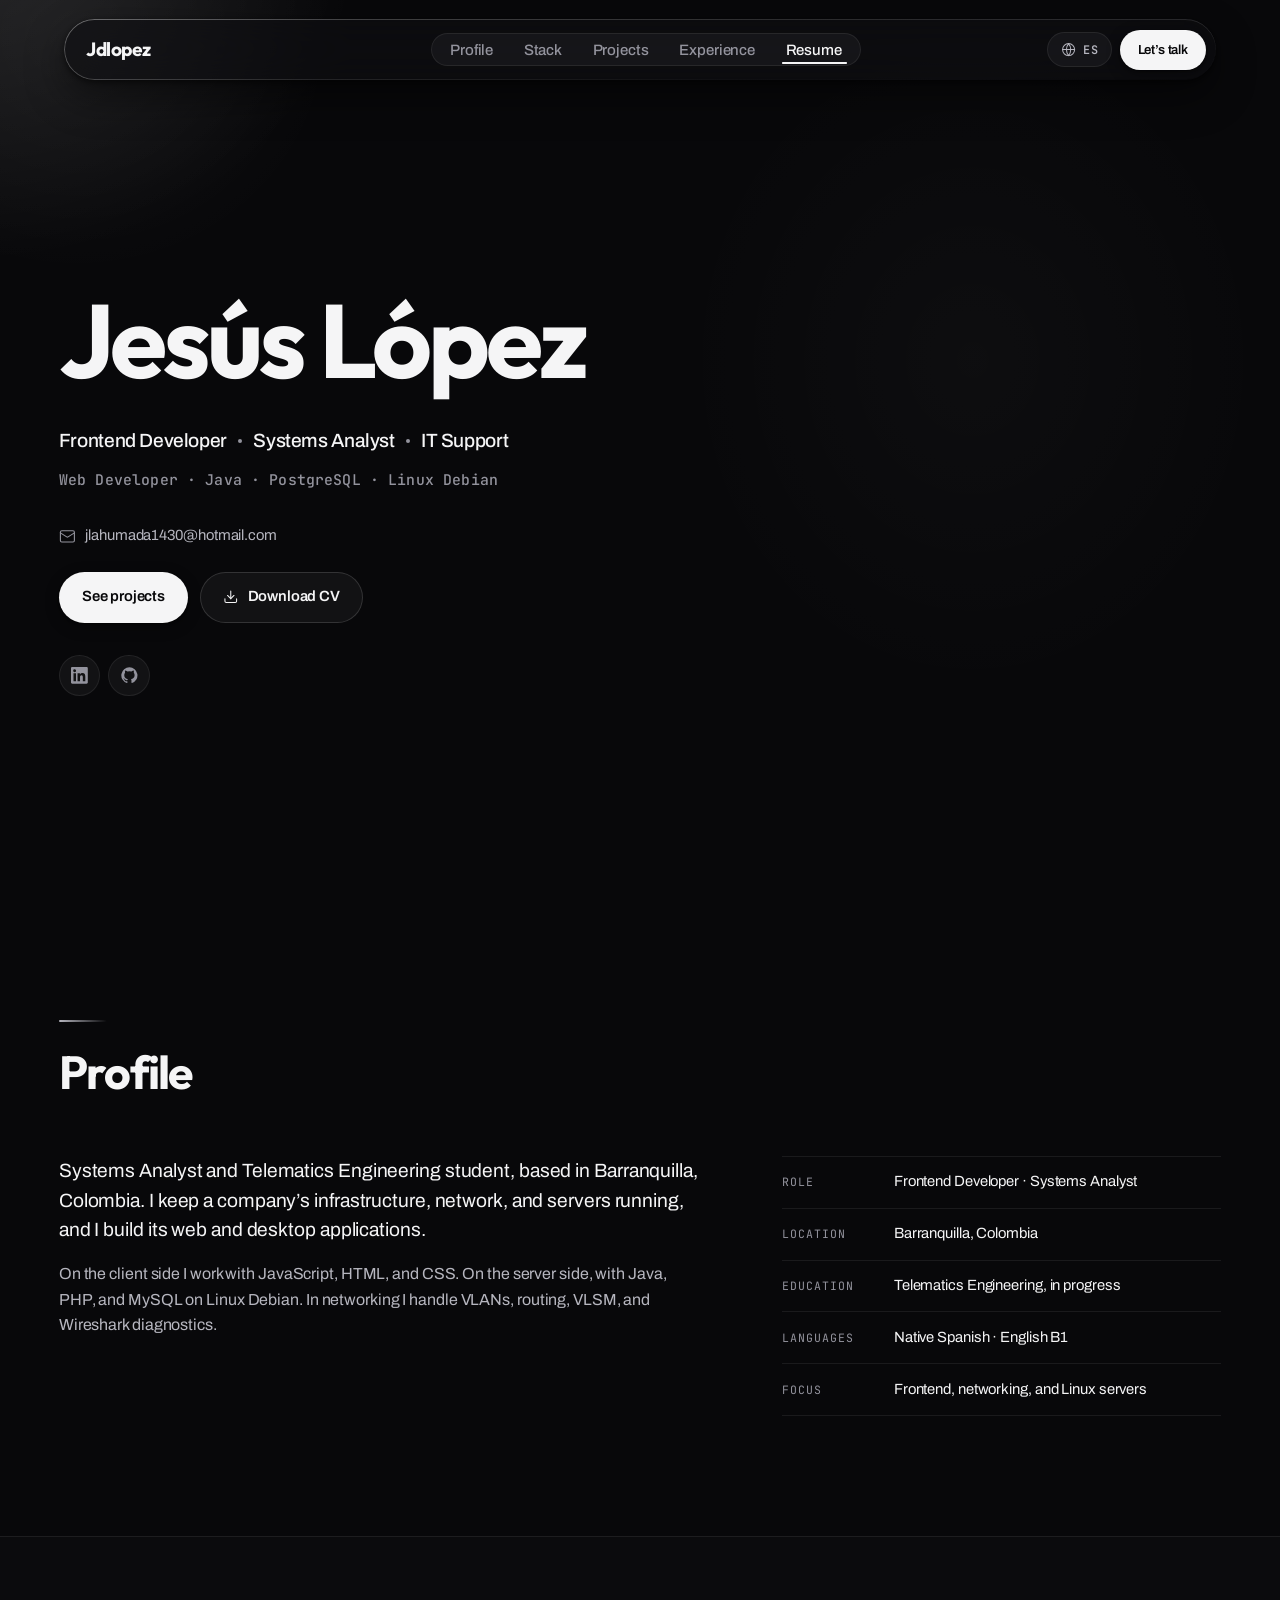
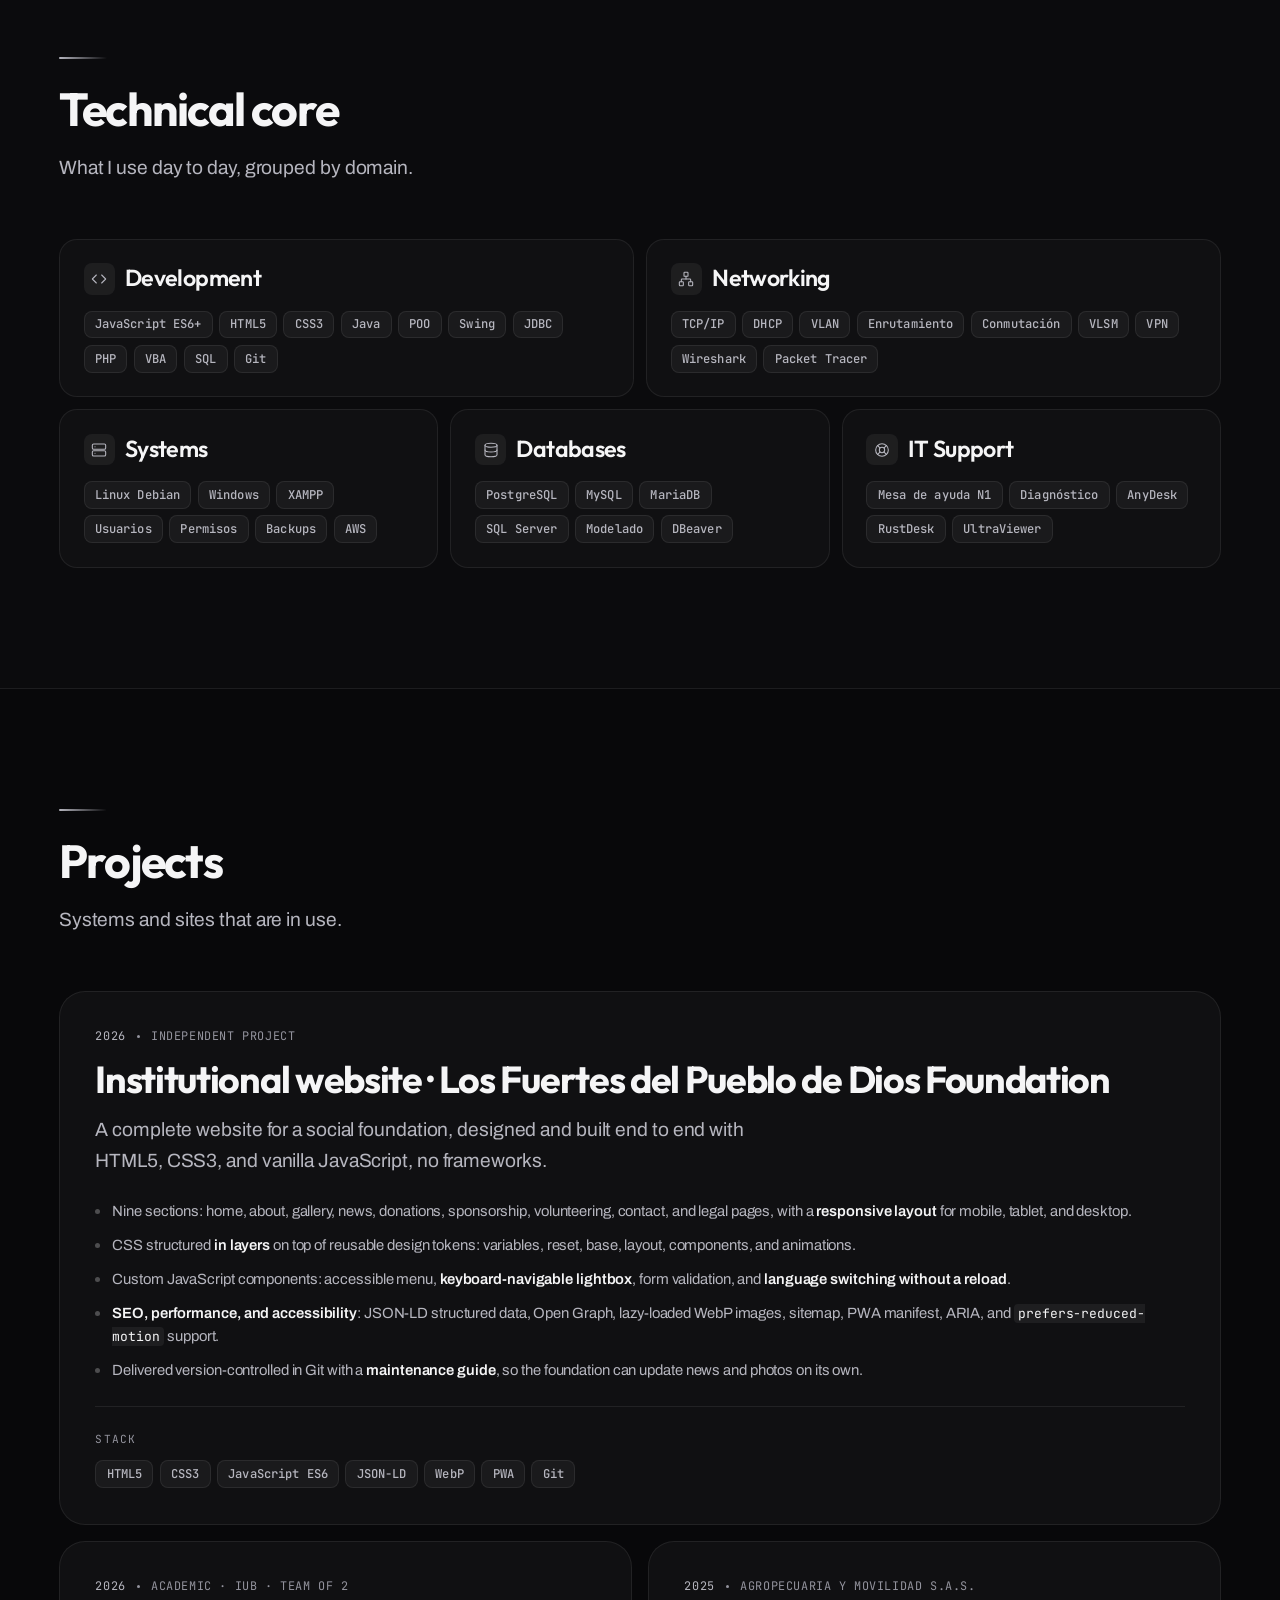
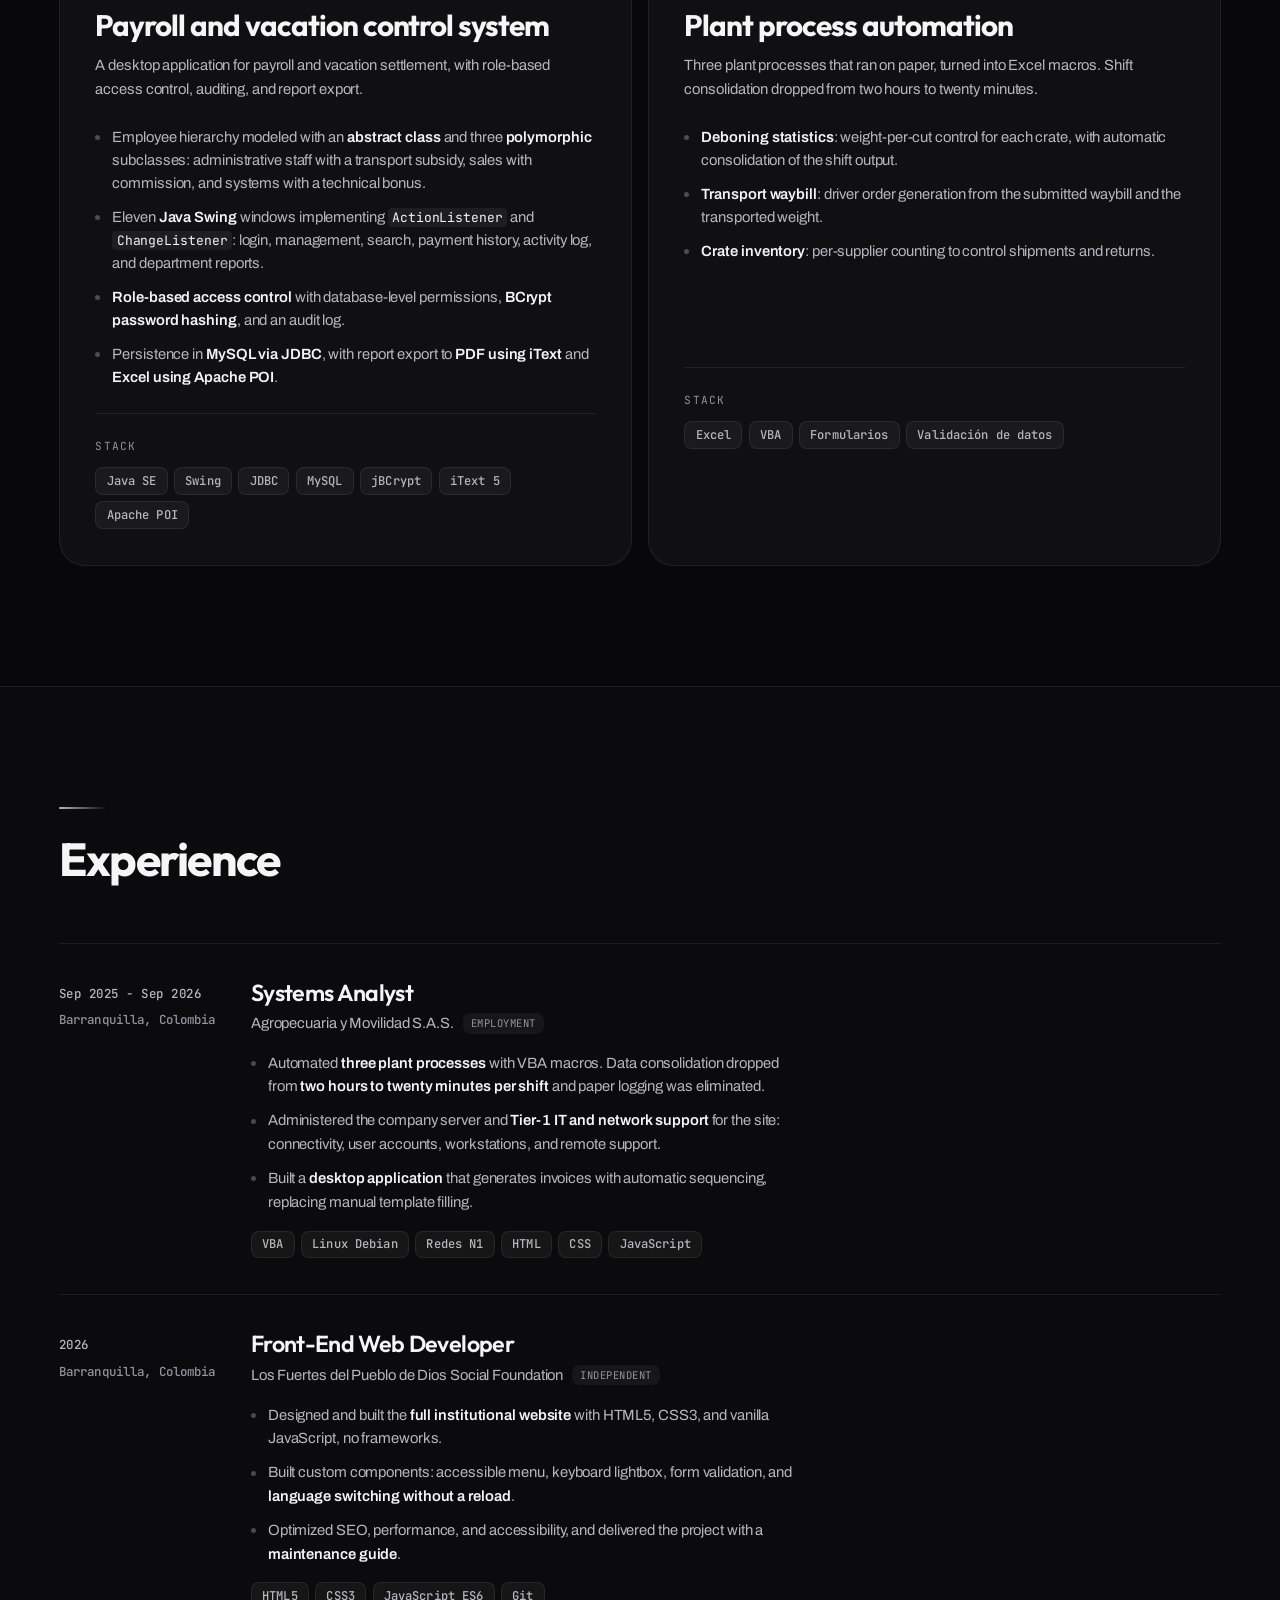
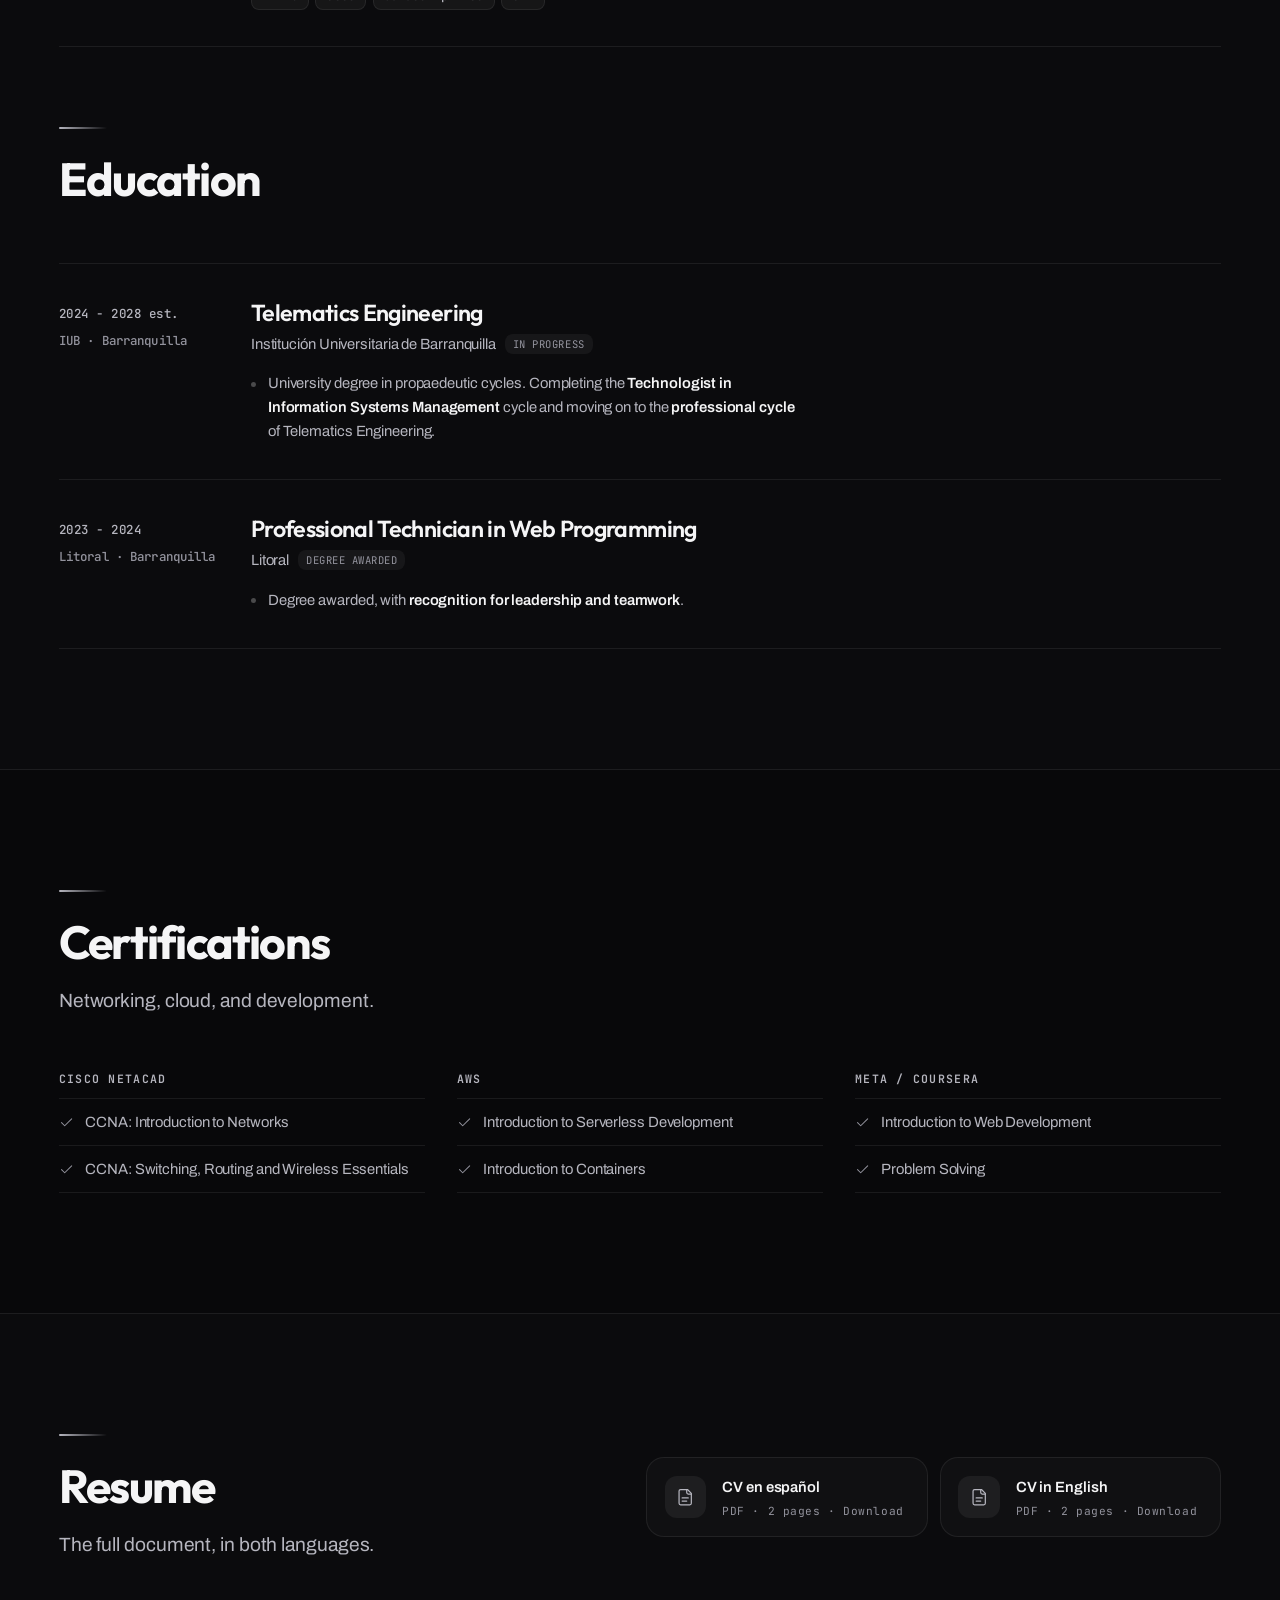
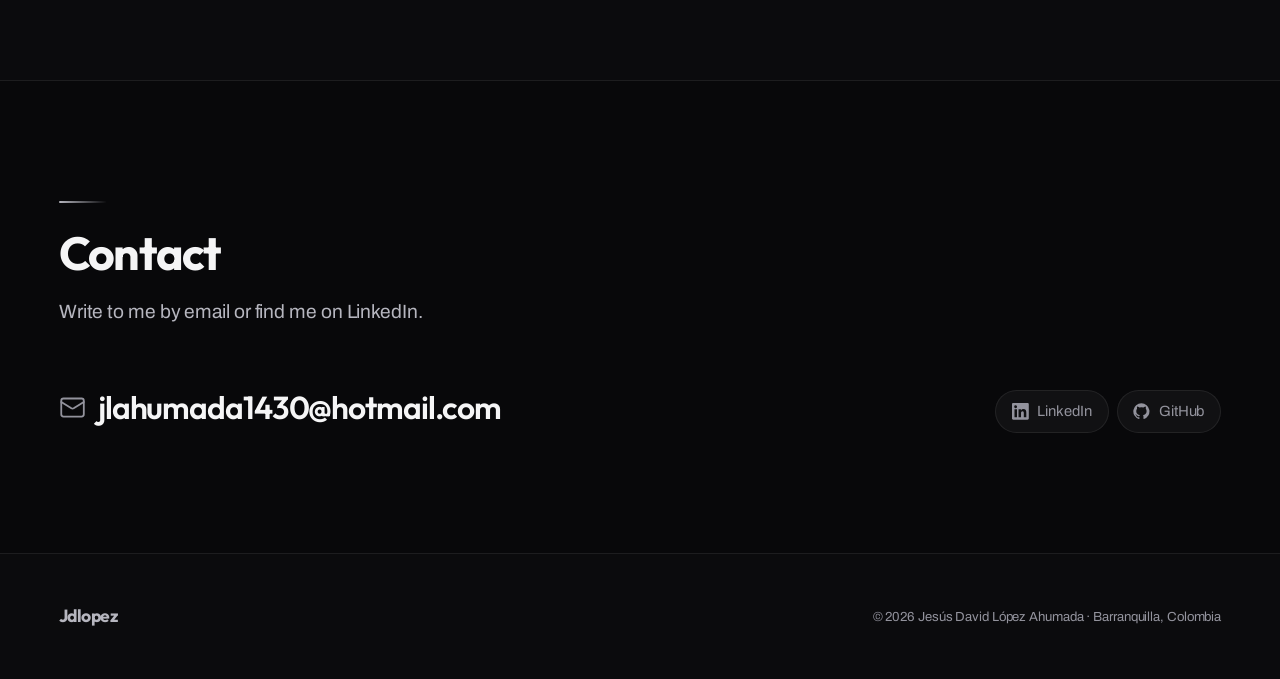
==== index.html @ 3b31f3f7 "Portafolio web" ====
<!doctype html>
<html lang="es" class="no-js">
<head>
<meta charset="utf-8">
<meta name="viewport" content="width=device-width, initial-scale=1">
<title>Jesús López · Frontend Developer y Analista de Sistemas</title>
<meta name="description" content="Portafolio de Jesús David López Ahumada. Frontend Developer y Analista de Sistemas en Barranquilla: JavaScript, Java, MySQL, redes y servidores Linux Debian.">
<meta name="author" content="Jesús David López Ahumada">
<meta name="theme-color" content="#08080a">

<meta property="og:type" content="profile">
<meta property="og:title" content="Jesús López · Frontend Developer y Analista de Sistemas">
<meta property="og:description" content="JavaScript, Java, MySQL, redes y servidores Linux Debian.">
<meta property="og:image" content="assets/img/jesus-lopez.png">
<meta name="twitter:card" content="summary_large_image">

<link rel="icon" href="assets/img/favicon.svg" type="image/svg+xml">

<link rel="preload" href="assets/fonts/outfit-var-latin.woff2" as="font" type="font/woff2" crossorigin>
<link rel="preload" href="assets/fonts/archivo-var-latin.woff2" as="font" type="font/woff2" crossorigin>

<link rel="stylesheet" href="assets/css/tokens.css">
<link rel="stylesheet" href="assets/css/base.css">
<link rel="stylesheet" href="assets/css/components.css">
<link rel="stylesheet" href="assets/css/sections.css">

<script type="application/ld+json">
{
  "@context": "https://schema.org",
  "@type": "Person",
  "name": "Jesús David López Ahumada",
  "jobTitle": "Frontend Developer y Analista de Sistemas",
  "address": { "@type": "PostalAddress", "addressLocality": "Barranquilla", "addressCountry": "CO" },
  "email": "jlahumada1430@hotmail.com",
  "knowsLanguage": ["es", "en"],
  "knowsAbout": ["JavaScript", "Java", "PostgreSQL", "MySQL", "Redes TCP/IP", "Linux Debian", "Soporte TI"],
  "alumniOf": { "@type": "CollegeOrUniversity", "name": "Institución Universitaria de Barranquilla" },
  "sameAs": [
    "https://www.linkedin.com/in/jdlopez30",
    "https://github.com/JLopezAhumada"
  ]
}
</script>
</head>

<body>
<a class="skip" href="#contenido" data-i18n="skip">Saltar al contenido</a>
<div id="top-sentinel" aria-hidden="true" style="position:absolute;top:0;height:1px;width:1px"></div>

<div class="page">

<header class="nav glass" id="nav">
  <nav class="nav__inner" aria-label="Principal">
    <a class="nav__mark" href="#inicio">Jdlopez</a>

    <div class="nav__center">
      <ul class="nav__links" id="nav-links">
        <li><a class="nav__link" href="#perfil"      data-i18n="nav.perfil">Perfil</a></li>
        <li><a class="nav__link" href="#stack"       data-i18n="nav.stack">Stack</a></li>
        <li><a class="nav__link" href="#proyectos"   data-i18n="nav.proyectos">Proyectos</a></li>
        <li><a class="nav__link" href="#experiencia" data-i18n="nav.experiencia">Experiencia</a></li>
        <li><a class="nav__link" href="#cv"          data-i18n="nav.cv">Hoja de vida</a></li>
      </ul>
      <span class="nav__ind" id="nav-ind" aria-hidden="true"></span>
    </div>

    <div class="nav__end">
      <button class="langbtn" id="langbtn" type="button"
              data-i18n-attr="aria-label:lang.switch" aria-label="Cambiar idioma">
        <span data-icon="globe"></span>
        <span id="langbtn-code">EN</span>
      </button>

      <a class="btn btn--primary btn--sm" href="#contacto" data-i18n="nav.cta">Hablemos</a>

      <button class="btn btn--icon nav__burger" id="burger" type="button"
              aria-expanded="false" aria-controls="sheet"
              data-i18n-attr="aria-label:nav.menu" aria-label="Abrir menú"
              data-icon="menu"></button>
    </div>
  </nav>
</header>

<div class="sheet" id="sheet" aria-hidden="true">
  <button class="btn btn--icon sheet__close" id="sheet-close" type="button"
          data-i18n-attr="aria-label:nav.cerrar" aria-label="Cerrar menú" data-icon="close"></button>

  <nav aria-label="Menú">
    <a class="sheet__link" style="--i:0" href="#perfil"      data-i18n="nav.perfil">Perfil</a>
    <a class="sheet__link" style="--i:1" href="#stack"       data-i18n="nav.stack">Stack</a>
    <a class="sheet__link" style="--i:2" href="#proyectos"   data-i18n="nav.proyectos">Proyectos</a>
    <a class="sheet__link" style="--i:3" href="#experiencia" data-i18n="nav.experiencia">Experiencia</a>
    <a class="sheet__link" style="--i:4" href="#cv"          data-i18n="nav.cv">Hoja de vida</a>
    <a class="sheet__link" style="--i:5" href="#contacto"    data-i18n="nav.contacto">Contacto</a>
  </nav>

  <div class="sheet__foot">
    <a class="link" data-href="email" href="#"><span data-text="email"></span></a>
    <ul class="social">
      <li><a class="social__link" data-href="linkedin"  href="#" target="_blank" rel="noopener noreferrer" aria-label="LinkedIn"  data-icon="linkedin"></a></li>
      <li><a class="social__link" data-href="github"    href="#" target="_blank" rel="noopener noreferrer" aria-label="GitHub"    data-icon="github"></a></li>
    </ul>
  </div>
</div>

<main id="contenido">

  <section class="hero" id="inicio">
    <div class="hero__light" aria-hidden="true"></div>

    <div class="hero__grid">
      <div class="hero__copy">
        <div class="hero__head">
        <h1 class="display hero__name">Jesús López</h1>
        <ul class="hero__roles" id="roles"></ul>
        <p class="hero__sub mono" data-i18n="hero.sub"></p>
      </div>

      <div class="hero__meta">
        <a class="hero__mail" data-href="email" href="#">
          <span data-icon="mail"></span>
          <span data-text="email"></span>
        </a>

        <div class="hero__actions">
          <a class="btn btn--primary" href="#proyectos" data-i18n="hero.cta1">Ver proyectos</a>
          <a class="btn btn--ghost" id="hero-cv" href="assets/cv/Jesus_David_Lopez_Ahumada_CV_ES.pdf" download>
            <span data-icon="download"></span>
            <span data-i18n="hero.cta2">Descargar CV</span>
          </a>
        </div>

        <ul class="social hero__social">
          <li><a class="social__link" data-href="linkedin" href="#" target="_blank" rel="noopener noreferrer" aria-label="LinkedIn" data-icon="linkedin"></a></li>
          <li><a class="social__link" data-href="github"   href="#" target="_blank" rel="noopener noreferrer" aria-label="GitHub"   data-icon="github"></a></li>
        </ul>
      </div>
      </div>

      <div class="hero__portrait">
        <picture>
          <source media="(max-width: 47.99rem)" srcset="assets/img/jesus-lopez@sm.webp" type="image/webp">
          <source srcset="assets/img/jesus-lopez.webp" type="image/webp">
          <img src="assets/img/jesus-lopez.png" width="932" height="1500"
               data-i18n-attr="alt:hero.alt" alt="Retrato de Jesús David López Ahumada"
               fetchpriority="high" decoding="async">
        </picture>
      </div>
    </div>
  </section>

  <section class="section" id="perfil">
    <div class="wrap">
      <div class="head reveal">
        <div class="head__rule" aria-hidden="true"></div>
        <h2 class="head__title" data-i18n="about.title">Perfil</h2>
      </div>

      <div class="about__grid">
        <div class="about__text reveal">
          <p class="first" data-i18n="about.p1"></p>
          <p data-i18n="about.p2"></p>
        </div>

        <dl class="facts reveal">
          <div class="facts__row"><dt data-i18n="about.k1">Rol</dt><dd data-i18n="about.v1"></dd></div>
          <div class="facts__row"><dt data-i18n="about.k2">Ubicación</dt><dd data-i18n="about.v2"></dd></div>
          <div class="facts__row"><dt data-i18n="about.k3">Formación</dt><dd data-i18n="about.v3"></dd></div>
          <div class="facts__row"><dt data-i18n="about.k4">Idiomas</dt><dd data-i18n="about.v4"></dd></div>
          <div class="facts__row"><dt data-i18n="about.k5">Enfoque</dt><dd data-i18n="about.v5"></dd></div>
        </dl>
      </div>
    </div>
  </section>

  <section class="section section--raised" id="stack">
    <div class="wrap">
      <div class="head reveal">
        <div class="head__rule" aria-hidden="true"></div>
        <h2 class="head__title" data-i18n="stack.title">Núcleo técnico</h2>
        <p class="head__note" data-i18n="stack.note"></p>
      </div>
      <div class="bento" id="bento"></div>
    </div>
  </section>

  <section class="section" id="proyectos">
    <div class="wrap">
      <div class="head reveal">
        <div class="head__rule" aria-hidden="true"></div>
        <h2 class="head__title" data-i18n="proy.title">Proyectos</h2>
        <p class="head__note" data-i18n="proy.note"></p>
      </div>
      <div class="projects" id="proyectos-lista"></div>
    </div>
  </section>

  <section class="section section--raised" id="experiencia">
    <div class="wrap">
      <div class="head reveal">
        <div class="head__rule" aria-hidden="true"></div>
        <h2 class="head__title" data-i18n="exp.title">Experiencia</h2>
      </div>
      <div class="timeline" id="experiencia-lista"></div>

      <div class="head reveal" id="formacion">
        <div class="head__rule" aria-hidden="true"></div>
        <h2 class="head__title" data-i18n="form.title">Formación</h2>
      </div>
      <div class="timeline" id="formacion-lista"></div>
    </div>
  </section>

  <section class="section" id="certificaciones">
    <div class="wrap">
      <div class="head reveal">
        <div class="head__rule" aria-hidden="true"></div>
        <h2 class="head__title" data-i18n="cert.title">Certificaciones</h2>
        <p class="head__note" data-i18n="cert.note"></p>
      </div>
      <div class="certs" id="certs"></div>
    </div>
  </section>

  <section class="section section--raised" id="cv">
    <div class="wrap">
      <div class="cv">
        <div class="reveal">
          <div class="head__rule" aria-hidden="true"></div>
          <h2 class="head__title" data-i18n="cv.title">Hoja de vida</h2>
          <p class="head__note" data-i18n="cv.note"></p>
        </div>
        <div class="cv__files reveal" id="cv-files"></div>
      </div>
    </div>
  </section>

  <section class="section" id="contacto">
    <div class="wrap">
      <div class="head reveal">
        <div class="head__rule" aria-hidden="true"></div>
        <h2 class="head__title" data-i18n="con.title">Contacto</h2>
        <p class="head__note" data-i18n="con.note"></p>
      </div>

      <div class="contact__grid reveal">
        <a class="contact__mail" data-href="email" href="#">
          <span data-icon="mail"></span>
          <span data-text="email"></span>
        </a>

        <ul class="social social--labelled">
          <li><a class="social__link" data-href="linkedin"  href="#" target="_blank" rel="noopener noreferrer"><span data-icon="linkedin"></span><span data-i18n="con.linkedin">LinkedIn</span></a></li>
          <li><a class="social__link" data-href="github"    href="#" target="_blank" rel="noopener noreferrer"><span data-icon="github"></span><span data-i18n="con.github">GitHub</span></a></li>
        </ul>
      </div>
    </div>
  </section>

</main>

<footer class="footer">
  <div class="wrap footer__inner">
    <a class="footer__mark" href="#inicio">Jdlopez</a>
    <span class="footer__note">
      &copy; <span id="year">2026</span> Jesús David López Ahumada · <span data-i18n="foot.note">Barranquilla, Colombia</span>
    </span>
  </div>
</footer>

</div>

<script type="module" src="assets/js/main.js"></script>
</body>
</html>
---- assets/css/tokens.css ----
@font-face {
  font-family: 'Outfit';
  src: url('../fonts/outfit-var-latin.woff2') format('woff2');
  font-weight: 400 800; font-style: normal; font-display: swap;
  unicode-range: U+0000-00FF, U+0131, U+0152-0153, U+02BB-02BC, U+02C6,
                 U+02DA, U+02DC, U+2000-206F, U+2074, U+20AC, U+2122, U+2191,
                 U+2193, U+2212, U+2215, U+FEFF, U+FFFD;
}
@font-face {
  font-family: 'Outfit';
  src: url('../fonts/outfit-var-latin-ext.woff2') format('woff2');
  font-weight: 400 800; font-style: normal; font-display: swap;
  unicode-range: U+0100-024F, U+0259, U+1E00-1EFF, U+2020, U+20A0-20AB,
                 U+20AD-20CF, U+2113, U+2C60-2C7F, U+A720-A7FF;
}

@font-face {
  font-family: 'Archivo';
  src: url('../fonts/archivo-var-latin.woff2') format('woff2');
  font-weight: 100 900; font-style: normal; font-display: swap;
  unicode-range: U+0000-00FF, U+0131, U+0152-0153, U+02BB-02BC, U+02C6,
                 U+02DA, U+02DC, U+2000-206F, U+2074, U+20AC, U+2122, U+2191,
                 U+2193, U+2212, U+2215, U+FEFF, U+FFFD;
}
@font-face {
  font-family: 'Archivo';
  src: url('../fonts/archivo-var-latin-ext.woff2') format('woff2');
  font-weight: 100 900; font-style: normal; font-display: swap;
  unicode-range: U+0100-024F, U+0259, U+1E00-1EFF, U+2020, U+20A0-20AB,
                 U+20AD-20CF, U+2113, U+2C60-2C7F, U+A720-A7FF;
}

@font-face {
  font-family: 'JetBrains Mono';
  src: url('../fonts/jetbrainsmono-var-latin.woff2') format('woff2');
  font-weight: 100 800; font-style: normal; font-display: swap;
  unicode-range: U+0000-00FF, U+0131, U+0152-0153, U+02BB-02BC, U+02C6,
                 U+02DA, U+02DC, U+2000-206F, U+2074, U+20AC, U+2122, U+2191,
                 U+2193, U+2212, U+2215, U+FEFF, U+FFFD;
}
@font-face {
  font-family: 'JetBrains Mono';
  src: url('../fonts/jetbrainsmono-var-latin-ext.woff2') format('woff2');
  font-weight: 100 800; font-style: normal; font-display: swap;
  unicode-range: U+0100-024F, U+0259, U+1E00-1EFF, U+2020, U+20A0-20AB,
                 U+20AD-20CF, U+2113, U+2C60-2C7F, U+A720-A7FF;
}

:root {

  --ink-900: #08080a;
  --ink-850: #0b0b0d;
  --ink-800: #101012;
  --ink-700: #16161a;
  --ink-600: #1e1e22;
  --ink-500: #26262b;

  --fg:   #f5f5f6;
  --fg-2: #b6b6bf;
  --fg-3: #93939d;

  --line:   rgba(255, 255, 255, .075);
  --line-2: rgba(255, 255, 255, .14);
  --line-3: rgba(255, 255, 255, .26);

  --glow:  rgba(255, 255, 255, .085);
  --glow-2: rgba(255, 255, 255, .04);

  --font-display: 'Outfit', 'Archivo', system-ui, sans-serif;
  --font-sans: 'Archivo', system-ui, -apple-system, 'Segoe UI', sans-serif;
  --font-mono: 'JetBrains Mono', ui-monospace, 'SF Mono', Menlo, monospace;

  --t-hero:    clamp(2.9rem, 1.5rem + 6.4vw, 6.5rem);
  --t-display: clamp(1.8rem, 1.2rem + 2.6vw, 3rem);
  --t-h2:      clamp(1.75rem, 1.2rem + 2.4vw, 2.9rem);
  --t-h3:      clamp(1.15rem, 1.02rem + .6vw, 1.45rem);
  --t-lead:    clamp(1.02rem, .96rem + .4vw, 1.2rem);
  --t-body:    1rem;
  --t-sm:      .925rem;
  --t-xs:      .82rem;
  --t-mono:    .8rem;

  --sp-1: .25rem;  --sp-2: .5rem;   --sp-3: .75rem;  --sp-4: 1rem;
  --sp-5: 1.5rem;  --sp-6: 2rem;    --sp-7: 3rem;    --sp-8: 4rem;
  --sp-9: 6rem;

  --section-y: clamp(4.25rem, 2.75rem + 6vw, 7.5rem);
  --gutter:    clamp(1.25rem, .6rem + 2.6vw, 3rem);
  --measure:   68ch;
  --maxw:      78rem;

  --r-sm: 8px;  --r-md: 12px;  --r-lg: 18px;  --r-xl: 26px;  --r-pill: 999px;

  --shadow-1: 0 1px 2px rgba(0,0,0,.5), 0 4px 14px rgba(0,0,0,.35);
  --shadow-2: 0 2px 6px rgba(0,0,0,.55), 0 16px 40px rgba(0,0,0,.45);
  --shadow-3: 0 4px 12px rgba(0,0,0,.6), 0 30px 70px rgba(0,0,0,.55);

  --ease:      cubic-bezier(.22, 1, .36, 1);
  --ease-soft: cubic-bezier(.4, 0, .2, 1);
  --dur-1: 140ms;  --dur-2: 240ms;  --dur-3: 420ms;  --dur-4: 800ms;
}

@media (prefers-reduced-motion: reduce) {
  :root { --dur-1: 1ms; --dur-2: 1ms; --dur-3: 1ms; --dur-4: 1ms; }
}
---- assets/css/base.css ----
*, *::before, *::after { box-sizing: border-box; }
* { margin: 0; min-width: 0; }

html {
  -webkit-text-size-adjust: 100%;
  scroll-behavior: smooth;
  scroll-padding-top: clamp(6rem, 4.5rem + 4vw, 8rem);
}
@media (prefers-reduced-motion: reduce) { html { scroll-behavior: auto; } }

body {
  min-height: 100dvh;
  background: var(--ink-900);
  color: var(--fg);
  font-family: var(--font-sans);
  font-size: var(--t-body);
  font-weight: 400;
  line-height: 1.6;
  letter-spacing: -.006em;
  overflow-x: hidden;
  -webkit-font-smoothing: antialiased;
  -moz-osx-font-smoothing: grayscale;
  font-synthesis-weight: none;
  font-synthesis-style: none;
}

body::before {
  content: '';
  position: fixed;
  inset: 0;
  z-index: 0;
  pointer-events: none;
  background:
    radial-gradient(52rem 40rem at -6% -12%, var(--glow), transparent 56%),
    radial-gradient(30rem 30rem at 4% 2%, var(--glow-2), transparent 64%);
}

body::after {
  content: '';
  position: fixed;
  inset: 0;
  z-index: 1;
  pointer-events: none;
  opacity: .035;
  background-image: url("data:image/svg+xml,%3Csvg xmlns='http://www.w3.org/2000/svg' width='140' height='140'%3E%3Cfilter id='n'%3E%3CfeTurbulence type='fractalNoise' baseFrequency='.85' numOctaves='3' stitchTiles='stitch'/%3E%3C/filter%3E%3Crect width='140' height='140' filter='url(%23n)'/%3E%3C/svg%3E");
}

.page { position: relative; z-index: 2; }

img, picture, svg, video { display: block; max-width: 100%; }
svg { flex: none; }

h1, h2, h3, h4 {
  font-family: var(--font-display);
  font-weight: 600;

  line-height: 1.16;
  letter-spacing: -.03em;
}

.display {
  font-family: var(--font-display);
  font-weight: 700;

  line-height: 1.08;
  letter-spacing: -.038em;
}
.display > * { display: block; }

p { text-wrap: pretty; }
h1, h2, h3 { text-wrap: balance; }

a { color: inherit; text-decoration: none; }
strong, b { font-weight: 600; color: var(--fg); }

.mono {
  font-family: var(--font-mono);
  font-size: var(--t-mono);
  font-weight: 500;
  letter-spacing: .03em;
  font-variant-numeric: tabular-nums;
}

code {
  font-family: var(--font-mono);
  font-size: .88em;
  padding: .1em .34em;
  border-radius: 4px;
  background: rgba(255, 255, 255, .06);
  color: var(--fg);
  overflow-wrap: anywhere;
}

.lead {
  font-size: var(--t-lead);
  line-height: 1.55;
  color: var(--fg-2);
  max-width: var(--measure);
}

ul, ol { padding: 0; list-style: none; }

:focus-visible {
  outline: 2px solid var(--fg);
  outline-offset: 3px;
  border-radius: var(--r-sm);
}
:focus:not(:focus-visible) { outline: none; }

::selection { background: var(--fg); color: var(--ink-900); }

.skip {
  position: absolute;
  left: var(--sp-4);
  top: var(--sp-4);
  z-index: 200;
  padding: var(--sp-3) var(--sp-5);
  background: var(--fg);
  color: var(--ink-900);
  border-radius: var(--r-pill);
  font-size: var(--t-sm);
  font-weight: 600;
  transform: translateY(-180%);
  transition: transform var(--dur-2) var(--ease);
}
.skip:focus { transform: translateY(0); }

@media (prefers-reduced-motion: reduce) {
  *, *::before, *::after {
    animation-duration: .01ms !important;
    animation-iteration-count: 1 !important;
    transition-duration: .01ms !important;
  }
}

@supports selector(::-webkit-scrollbar) {
  ::-webkit-scrollbar { width: 11px; height: 11px; }
  ::-webkit-scrollbar-track { background: var(--ink-900); }
  ::-webkit-scrollbar-thumb {
    background: var(--ink-500);
    border: 3px solid var(--ink-900);
    border-radius: var(--r-pill);
  }
  ::-webkit-scrollbar-thumb:hover { background: #35353c; }
}
html { scrollbar-color: var(--ink-500) var(--ink-900); scrollbar-width: thin; }

.wrap {
  width: 100%;
  max-width: var(--maxw);
  margin-inline: auto;
  padding-inline: var(--gutter);
}

.section { padding-block: var(--section-y); position: relative; }
.section--raised { background: var(--ink-850); border-block: 1px solid var(--line); }

.visually-hidden {
  position: absolute; width: 1px; height: 1px;
  padding: 0; margin: -1px; overflow: hidden;
  clip-path: inset(50%); white-space: nowrap; border: 0;
}
---- assets/css/components.css ----
.glass {
  position: relative;
  background: rgba(16, 16, 19, .62);
  backdrop-filter: blur(22px) saturate(150%);
  -webkit-backdrop-filter: blur(22px) saturate(150%);
  box-shadow:
    inset 0 1px 0 rgba(255, 255, 255, .10),
    inset 0 -1px 0 rgba(0, 0, 0, .4),
    var(--shadow-2);
}

.glass::before {
  content: '';
  position: absolute;
  inset: 0;
  border-radius: inherit;
  padding: 1px;
  background: linear-gradient(
    135deg,
    rgba(255, 255, 255, .30) 0%,
    rgba(255, 255, 255, .12) 26%,
    rgba(255, 255, 255, .04) 60%,
    rgba(255, 255, 255, .015) 100%
  );
  -webkit-mask: linear-gradient(#000 0 0) content-box, linear-gradient(#000 0 0);
  mask: linear-gradient(#000 0 0) content-box, linear-gradient(#000 0 0);
  -webkit-mask-composite: xor;
  mask-composite: exclude;
  pointer-events: none;
}

@supports not (backdrop-filter: blur(1px)) {
  .glass { background: rgba(13, 13, 16, .96); }
}

.nav {
  position: fixed;
  top: clamp(.75rem, .4rem + 1vw, 1.25rem);
  left: 50%;
  transform: translateX(-50%);
  z-index: 100;
  width: min(calc(100% - 2 * var(--gutter)), 72rem);
  border-radius: var(--r-pill);
  transition:
    width var(--dur-3) var(--ease),
    background-color var(--dur-3) var(--ease),
    box-shadow var(--dur-3) var(--ease);
}
.nav.is-stuck {
  width: min(calc(100% - 2 * var(--gutter)), 66rem);
  background: rgba(11, 11, 14, .82);
  box-shadow:
    inset 0 1px 0 rgba(255, 255, 255, .12),
    inset 0 -1px 0 rgba(0, 0, 0, .5),
    var(--shadow-3);
}

.nav__inner {
  display: grid;
  grid-template-columns: 1fr auto 1fr;
  align-items: center;
  gap: var(--sp-4);
  padding: .65rem .65rem .65rem 1.4rem;
}

@media (max-width: 62rem) {
  .nav__inner { grid-template-columns: 1fr auto; }
}

.nav__mark {
  justify-self: start;
  font-family: var(--font-display);
  font-size: 1.2rem;
  font-weight: 700;
  letter-spacing: -.03em;
  color: var(--fg);
  transition: opacity var(--dur-2) var(--ease);
}
.nav__mark:hover { opacity: .65; }

.nav__center {
  position: relative;
  justify-self: center;
  padding: 4px;
  border-radius: var(--r-pill);
  background: rgba(255, 255, 255, .04);
  box-shadow: inset 0 0 0 1px var(--line);
}
@media (max-width: 62rem) { .nav__center { display: none; } }

.nav__links {
  display: flex;
  align-items: center;
}

.nav__link {
  position: relative;
  padding: .52rem .95rem;
  font-size: .94rem;
  font-weight: 500;
  color: var(--fg-3);
  white-space: nowrap;
  border-radius: var(--r-pill);
  transition: color var(--dur-2) var(--ease);
}
.nav__link:hover { color: var(--fg-2); }
.nav__link[aria-current='true'] { color: var(--fg); }

.nav__ind {
  position: absolute;
  bottom: .18rem;
  left: 0;
  width: 100px;
  height: 2px;
  border-radius: 2px;
  background: var(--fg);
  opacity: 0;
  transform: translateX(var(--ind-x, 0)) scaleX(var(--ind-s, 1));
  transform-origin: left center;
  transition:
    transform var(--dur-3) var(--ease),
    opacity var(--dur-2) var(--ease);
}
.nav__ind.is-on { opacity: 1; }

.nav__end {
  justify-self: end;
  display: flex;
  align-items: center;
  gap: var(--sp-2);
}

@media (max-width: 25rem) {
  .nav__end > .btn--primary { display: none; }
}

.langbtn {
  display: inline-flex;
  align-items: center;
  gap: .42rem;
  padding: .6rem .85rem;
  border: 0;
  border-radius: var(--r-pill);
  background: rgba(255, 255, 255, .04);
  box-shadow: inset 0 0 0 1px var(--line);
  color: var(--fg-2);
  cursor: pointer;
  font-family: var(--font-mono);
  font-size: .74rem;
  font-weight: 600;
  letter-spacing: .06em;
  transition:
    color var(--dur-2) var(--ease),
    background-color var(--dur-2) var(--ease),
    box-shadow var(--dur-2) var(--ease);
}
.langbtn svg { width: .95rem; height: .95rem; }
.langbtn:hover {
  color: var(--fg);
  background: rgba(255, 255, 255, .09);
  box-shadow: inset 0 0 0 1px var(--line-2);
}

.btn {
  display: inline-flex;
  align-items: center;
  justify-content: center;
  gap: .55rem;
  padding: .85rem 1.45rem;
  border: 0;
  border-radius: var(--r-pill);
  font-family: inherit;
  font-size: var(--t-sm);
  font-weight: 600;
  letter-spacing: -.012em;
  white-space: nowrap;
  cursor: pointer;
  transition:
    transform var(--dur-2) var(--ease),
    background-color var(--dur-2) var(--ease),
    color var(--dur-2) var(--ease),
    box-shadow var(--dur-2) var(--ease);
}
.btn svg { width: 1.05em; height: 1.05em; }
.btn:active { transform: translateY(1px); }

.btn--primary {
  background: var(--fg);
  color: var(--ink-900);
  box-shadow: var(--shadow-1);
}
.btn--primary:hover { background: #fff; box-shadow: var(--shadow-2); }

.btn--ghost {
  background: rgba(255, 255, 255, .04);
  color: var(--fg);
  box-shadow: inset 0 0 0 1px var(--line-2);
}
.btn--ghost:hover {
  background: rgba(255, 255, 255, .08);
  box-shadow: inset 0 0 0 1px var(--line-3);
}

.btn--sm { padding: .6rem 1.1rem; font-size: var(--t-xs); }

.btn--icon {
  width: 2.85rem; height: 2.85rem; padding: 0;
  background: rgba(255, 255, 255, .05);
  color: var(--fg);
  box-shadow: inset 0 0 0 1px var(--line-2);
}
.btn--icon svg { width: 1.2rem; height: 1.2rem; }
@media (min-width: 62.0625rem) { .btn--icon.nav__burger { display: none; } }

.chips { display: flex; flex-wrap: wrap; gap: .4rem; }

.chip {
  padding: .36rem .7rem;
  border-radius: var(--r-sm);
  background: rgba(255, 255, 255, .045);
  box-shadow: inset 0 0 0 1px var(--line);
  font-family: var(--font-mono);
  font-size: .76rem;
  font-weight: 500;
  letter-spacing: .01em;
  line-height: 1.35;
  color: var(--fg-2);
  max-width: 100%;
  overflow-wrap: anywhere;
}

.head { margin-bottom: clamp(2.25rem, 1.5rem + 2.5vw, 3.75rem); }

.head__rule {
  width: 3rem;
  height: 2px;
  margin-bottom: var(--sp-5);
  background: linear-gradient(90deg, var(--fg-2), transparent);
  border-radius: 1px;
}

.head__title {
  font-size: var(--t-h2);
  font-weight: 700;
  letter-spacing: -.038em;
}
.head__note {
  margin-top: var(--sp-4);
  font-size: var(--t-lead);
  line-height: 1.55;
  color: var(--fg-2);
  max-width: var(--measure);
}

.link {
  display: inline-flex;
  align-items: center;
  gap: .4rem;
  color: var(--fg);
  font-weight: 500;
  background-image: linear-gradient(var(--fg), var(--fg));
  background-size: 0% 1px;
  background-position: left 100%;
  background-repeat: no-repeat;
  transition: background-size var(--dur-2) var(--ease), opacity var(--dur-2) var(--ease);
}
.link:hover { background-size: 100% 1px; }
.link svg { width: .95em; height: .95em; }

.social { display: flex; flex-wrap: wrap; gap: var(--sp-2); }

.social__link {
  display: grid;
  place-items: center;
  width: 2.6rem;
  height: 2.6rem;
  border-radius: var(--r-pill);
  background: rgba(255, 255, 255, .04);
  box-shadow: inset 0 0 0 1px var(--line);
  color: var(--fg-3);
  transition:
    color var(--dur-2) var(--ease),
    background-color var(--dur-2) var(--ease),
    box-shadow var(--dur-2) var(--ease);
}
.social__link svg { width: 1.05rem; height: 1.05rem; }
.social__link:hover {
  color: var(--fg);
  background: rgba(255, 255, 255, .09);
  box-shadow: inset 0 0 0 1px var(--line-2);
}

.social--labelled .social__link {
  width: auto;
  height: auto;
  padding: .62rem 1.05rem;
  grid-auto-flow: column;
  gap: .55rem;
  align-items: center;
  font-size: var(--t-sm);
}
---- assets/css/sections.css ----
.hero {
  position: relative;
  isolation: isolate;
  background: var(--ink-900);
  min-height: 100svh;
  display: grid;
  align-items: center;
  overflow: clip;
}

.hero__light {
  position: absolute;
  inset: 0;
  z-index: 0;
  pointer-events: none;
  background:
    radial-gradient(44rem 38rem at -2% -8%, rgba(255, 255, 255, .10), transparent 55%),
    radial-gradient(26rem 24rem at 6% 4%, rgba(255, 255, 255, .045), transparent 62%),
    radial-gradient(28rem 32rem at 76% 40%, rgba(255, 255, 255, .022), transparent 66%);
}

.hero__grid {
  position: relative;
  width: 100%;
  max-width: var(--maxw);
  margin-inline: auto;
  padding-inline: var(--gutter);
  padding-block: clamp(6.5rem, 5rem + 4vw, 8rem) var(--sp-7);
  display: grid;

  gap: var(--sp-5);
  grid-template-columns: minmax(0, 1fr);
  grid-template-areas:
    'head'
    'portrait'
    'meta';
}

.hero__copy     { display: contents; }
.hero__head     { grid-area: head; }
.hero__meta     { grid-area: meta; }
.hero__portrait { grid-area: portrait; }

@media (min-width: 48rem) {
  .hero__grid {
    grid-template-columns: minmax(0, 1.08fr) minmax(0, .92fr);
    grid-template-areas: 'copy portrait';
    align-items: center;
    gap: var(--sp-6);
  }

  .hero__copy {
    grid-area: copy;
    display: flex;
    flex-direction: column;
    gap: var(--sp-6);
  }
}

.hero__name {
  font-size: var(--t-hero);
  margin-bottom: clamp(1.25rem, .9rem + 1.2vw, 1.9rem);
  color: var(--fg);
}

.hero__roles {
  display: flex;
  flex-wrap: wrap;
  align-items: center;
  gap: .35rem .7rem;
  margin-bottom: var(--sp-3);
  font-size: var(--t-lead);
  font-weight: 500;
  color: var(--fg);
  letter-spacing: -.02em;
}
.hero__roles li { display: flex; align-items: center; gap: .7rem; }
.hero__roles li:not(:last-child)::after {
  content: '';
  width: 4px; height: 4px;
  border-radius: 50%;
  background: var(--fg-3);
}

@media (max-width: 34rem), (min-width: 48rem) and (max-width: 66rem) {
  .hero__roles { display: grid; justify-items: start; gap: .15rem; }
  .hero__roles li:not(:last-child)::after { display: none; }
}

.hero__sub {
  margin-bottom: 0;
  font-size: var(--t-sm);
  color: var(--fg-3);
  letter-spacing: .01em;
}

.hero__mail {
  display: inline-flex;
  align-items: center;
  gap: .6rem;
  margin-bottom: var(--sp-5);
  font-size: var(--t-sm);
  color: var(--fg-2);
  overflow-wrap: anywhere;
  transition: color var(--dur-2) var(--ease);
}
.hero__mail svg { width: 1.05rem; height: 1.05rem; color: var(--fg-3); flex: none; }
.hero__mail:hover { color: var(--fg); }

.hero__actions {
  display: flex;
  flex-wrap: wrap;
  align-items: center;
  gap: var(--sp-3);
  margin-bottom: var(--sp-6);
}

.hero__social { margin-top: var(--sp-2); }

.hero__portrait {
  position: relative;
  justify-self: center;
  width: 100%;
  max-width: 26rem;
}
.hero__portrait img {
  width: 100%;
  height: auto;
  mix-blend-mode: screen;
  filter: contrast(1.05);
}

@media (min-width: 48rem) {
  .hero__portrait {
    justify-self: end;
    align-self: end;
    max-width: 32rem;
  }
  .hero__portrait img {
    max-height: min(84svh, 42rem);
    object-fit: contain;
    object-position: bottom right;
    margin-left: auto;
  }
}

@media (max-width: 47.99rem) {

  .hero__portrait {
    justify-self: end;
    max-width: min(46%, 11.5rem);
    margin-block: calc(var(--sp-5) * -1) calc(var(--sp-4) * -1);
  }
}

.about__grid {
  display: grid;
  gap: clamp(2rem, 1rem + 4vw, 4rem);
  align-items: start;
}
@media (min-width: 52rem) {
  .about__grid { grid-template-columns: minmax(0, 1.5fr) minmax(0, 1fr); }
}

.about__text p { color: var(--fg-2); max-width: var(--measure); }
.about__text p + p { margin-top: var(--sp-4); }
.about__text .first { font-size: var(--t-lead); line-height: 1.55; color: var(--fg); }

.about__keys { margin-top: var(--sp-6); }

.facts { display: grid; }
.facts__row {
  display: grid;
  grid-template-columns: minmax(6rem, auto) minmax(0, 1fr);
  gap: var(--sp-4);
  padding-block: .85rem;
  border-top: 1px solid var(--line);
  align-items: baseline;
}
.facts__row:last-child { border-bottom: 1px solid var(--line); }
.facts__row dt {
  font-family: var(--font-mono);
  font-size: .72rem;
  letter-spacing: .09em;
  text-transform: uppercase;
  color: var(--fg-3);
}
.facts__row dd { margin: 0; font-size: var(--t-sm); color: var(--fg); }

@media (max-width: 30rem) {
  .facts__row { grid-template-columns: minmax(0, 1fr); gap: .3rem; }
}

.bento {
  display: grid;
  gap: var(--sp-3);
  grid-template-columns: minmax(0, 1fr);
}
@media (min-width: 30rem) { .bento { grid-template-columns: repeat(2, minmax(0, 1fr)); } }
@media (min-width: 46rem) { .bento { grid-template-columns: repeat(6, minmax(0, 1fr)); } }

.tile {
  position: relative;
  padding: clamp(1.15rem, .9rem + .8vw, 1.6rem);
  border-radius: var(--r-lg);
  background: var(--ink-800);
  box-shadow: inset 0 0 0 1px var(--line);
  transition: background-color var(--dur-2) var(--ease), box-shadow var(--dur-2) var(--ease);
}
.tile:hover { background: var(--ink-700); box-shadow: inset 0 0 0 1px var(--line-2); }

@media (min-width: 30rem) and (max-width: 45.99rem) {
  .tile--wide { grid-column: span 2; }
}
@media (min-width: 46rem) {
  .tile--wide  { grid-column: span 3; }
  .tile--third { grid-column: span 2; }
}

.tile__head {
  display: flex;
  align-items: center;
  gap: .65rem;
  margin-bottom: var(--sp-4);
}
.tile__icon {
  display: grid;
  place-items: center;
  width: 1.95rem; height: 1.95rem;
  border-radius: var(--r-sm);
  background: rgba(255, 255, 255, .06);
  color: var(--fg-2);
  flex: none;
}
.tile__icon svg { width: 1rem; height: 1rem; }
.tile__title { font-size: var(--t-h3); font-weight: 600; letter-spacing: -.028em; }

.projects { display: grid; gap: var(--sp-4); }

.project {
  position: relative;
  display: grid;
  gap: var(--sp-5);
  padding: clamp(1.4rem, 1rem + 1.6vw, 2.4rem);
  border-radius: var(--r-xl);
  background: var(--ink-800);
  box-shadow: inset 0 0 0 1px var(--line);
  transition: background-color var(--dur-3) var(--ease), box-shadow var(--dur-3) var(--ease);
}
.project:hover {
  background: var(--ink-700);
  box-shadow: inset 0 0 0 1px var(--line-2), var(--shadow-2);
}

.project__side { padding-top: var(--sp-5); border-top: 1px solid var(--line); }
@media (min-width: 40rem) {
  .project__side {
    grid-template-columns: minmax(0, 1fr) auto;
    align-items: end;
    gap: var(--sp-5);
  }
}
.project--featured .project__title { font-size: clamp(1.5rem, 1.15rem + 1.6vw, 2.35rem); }
.project--featured .project__desc { font-size: var(--t-lead); }

@media (min-width: 54rem) {
  .projects__pair { display: grid; grid-template-columns: repeat(2, minmax(0, 1fr)); gap: var(--sp-4); }
  .projects__pair--solo { grid-template-columns: minmax(0, 1fr); }
}

.project__meta {
  display: flex;
  align-items: center;
  gap: .7rem;
  flex-wrap: wrap;
  margin-bottom: var(--sp-3);
  font-family: var(--font-mono);
  font-size: .74rem;
  letter-spacing: .05em;
  text-transform: uppercase;
  color: var(--fg-3);
}
.project__meta .dot { width: 3px; height: 3px; border-radius: 50%; background: var(--fg-3); }
.project__year { color: var(--fg-2); }

.project__title {
  font-size: clamp(1.3rem, 1.08rem + 1vw, 1.85rem);
  font-weight: 700;
  letter-spacing: -.035em;
  margin-bottom: var(--sp-3);
}
.project__desc { color: var(--fg-2); font-size: var(--t-sm); line-height: 1.62; max-width: 60ch; }

.project__points { margin-top: var(--sp-5); display: grid; gap: .7rem; }
.project__points li {
  display: grid;
  grid-template-columns: auto minmax(0, 1fr);
  gap: .75rem;
  font-size: var(--t-sm);
  line-height: 1.55;
  color: var(--fg-2);
}
.project__points li::before {
  content: '';
  width: 5px; height: 5px;
  margin-top: .56rem;
  border-radius: 50%;
  background: var(--line-3);
}
.project__points b { color: var(--fg); font-weight: 600; }

.project__stackLabel {
  font-family: var(--font-mono);
  font-size: .7rem;
  letter-spacing: .11em;
  text-transform: uppercase;
  color: var(--fg-3);
  margin-bottom: .7rem;
}
.project__links { display: flex; flex-wrap: wrap; gap: var(--sp-4); }

.timeline { display: grid; }

.tl {
  display: grid;
  gap: var(--sp-3) var(--sp-6);
  padding-block: clamp(1.5rem, 1rem + 1.6vw, 2.25rem);
  border-top: 1px solid var(--line);
}
.tl:last-child { border-bottom: 1px solid var(--line); }
@media (min-width: 48rem) {
  .tl { grid-template-columns: minmax(8rem, 10rem) minmax(0, 1fr); }
}

.tl__when {
  font-family: var(--font-mono);
  font-size: .78rem;
  font-weight: 500;
  letter-spacing: .04em;
  color: var(--fg-2);
  padding-top: .25rem;
}
.tl__where { display: block; margin-top: .4rem; color: var(--fg-3); letter-spacing: .01em; }

.tl__role { font-size: var(--t-h3); font-weight: 600; letter-spacing: -.028em; }
.tl__org { margin-top: .35rem; font-size: var(--t-sm); color: var(--fg-2); }
.tl__org .tag {
  display: inline-block;
  margin-left: .55rem;
  padding: .1rem .5rem;
  border-radius: var(--r-sm);
  background: rgba(255, 255, 255, .05);
  font-family: var(--font-mono);
  font-size: .66rem;
  letter-spacing: .05em;
  text-transform: uppercase;
  color: var(--fg-3);
  vertical-align: 1px;
}
.tl__points { margin-top: var(--sp-4); display: grid; gap: .65rem; }
.tl__points li {
  display: grid;
  grid-template-columns: auto minmax(0, 1fr);
  gap: .75rem;
  font-size: var(--t-sm);
  line-height: 1.6;
  color: var(--fg-2);
  max-width: var(--measure);
}
.tl__points li::before {
  content: '';
  width: 5px; height: 5px;
  margin-top: .58rem;
  border-radius: 50%;
  background: var(--line-3);
}
.tl__points b { color: var(--fg); font-weight: 600; }
.tl__stack { margin-top: var(--sp-4); }

.certs { display: grid; gap: var(--sp-6); }
@media (min-width: 44rem) { .certs { grid-template-columns: repeat(3, minmax(0, 1fr)); } }

.cert__issuer {
  font-family: var(--font-mono);
  font-size: .72rem;
  letter-spacing: .11em;
  text-transform: uppercase;
  color: var(--fg-2);
  padding-bottom: .8rem;
  border-bottom: 1px solid var(--line);
}
.cert__list li {
  display: grid;
  grid-template-columns: auto minmax(0, 1fr);
  gap: .7rem;
  padding-block: .75rem;
  font-size: var(--t-sm);
  line-height: 1.5;
  color: var(--fg-2);
  border-bottom: 1px solid var(--line);
}
.cert__list svg { width: .95rem; height: .95rem; margin-top: .25rem; color: var(--fg-3); }

.cv { display: grid; gap: var(--sp-5); align-items: center; }
@media (min-width: 52rem) { .cv { grid-template-columns: minmax(0, 1fr) auto; gap: var(--sp-8); } }

.cv__files { display: flex; flex-wrap: wrap; gap: var(--sp-3); }

.cv__file {
  display: grid;
  grid-template-columns: auto minmax(0, 1fr);
  align-items: center;
  gap: var(--sp-4);
  padding: 1.05rem 1.5rem 1.05rem 1.15rem;
  border-radius: var(--r-lg);
  background: var(--ink-800);
  box-shadow: inset 0 0 0 1px var(--line);
  min-width: 15rem;
  transition:
    background-color var(--dur-2) var(--ease),
    box-shadow var(--dur-2) var(--ease),
    transform var(--dur-2) var(--ease);
}
.cv__file:hover {
  background: var(--ink-700);
  box-shadow: inset 0 0 0 1px var(--line-2), var(--shadow-1);
  transform: translateY(-2px);
}
.cv__file svg { width: 1.15rem; height: 1.15rem; }
.cv__fileIcon {
  display: grid; place-items: center;
  width: 2.6rem; height: 2.6rem;
  border-radius: var(--r-md);
  background: rgba(255, 255, 255, .06);
  color: var(--fg-2);
}
.cv__fileName { font-size: var(--t-sm); font-weight: 600; }
.cv__fileMeta {
  display: block;
  margin-top: .2rem;
  font-family: var(--font-mono);
  font-size: .7rem;
  letter-spacing: .05em;
  color: var(--fg-3);
}

.contact__grid {
  display: grid;
  gap: var(--sp-6);
  align-items: end;
}
@media (min-width: 52rem) {
  .contact__grid { grid-template-columns: minmax(0, 1fr) auto; gap: var(--sp-8); }
}

.contact__mail {
  display: inline-flex;
  align-items: center;
  gap: .75rem;
  font-family: var(--font-display);
  font-size: clamp(1.2rem, .95rem + 1.3vw, 2.1rem);
  font-weight: 600;
  letter-spacing: -.035em;
  color: var(--fg);
  overflow-wrap: anywhere;
  transition: opacity var(--dur-2) var(--ease);
}
.contact__mail svg { width: .85em; height: .85em; color: var(--fg-3); flex: none; }
.contact__mail:hover { opacity: .7; }

.contact__rows { margin-top: var(--sp-6); }

.footer {
  padding-block: var(--sp-7);
  border-top: 1px solid var(--line);
  background: var(--ink-850);
}
.footer__inner {
  display: flex;
  flex-wrap: wrap;
  gap: var(--sp-5);
  align-items: center;
  justify-content: space-between;
}
.footer__mark {
  font-family: var(--font-display);
  font-size: 1.1rem;
  font-weight: 700;
  letter-spacing: -.03em;
  color: var(--fg-2);
}
.footer__note { font-size: var(--t-xs); color: var(--fg-3); }

.sheet {
  position: fixed;
  inset: 0;
  z-index: 150;
  display: grid;
  align-content: start;
  padding: 6.5rem var(--gutter) var(--sp-6);
  background: rgba(8, 8, 10, .88);
  backdrop-filter: blur(26px) saturate(140%);
  -webkit-backdrop-filter: blur(26px) saturate(140%);
  opacity: 0;
  visibility: hidden;
  transition: opacity var(--dur-3) var(--ease), visibility var(--dur-3);
}
.sheet[data-open='true'] { opacity: 1; visibility: visible; }

.sheet__close { position: absolute; top: 1.5rem; right: var(--gutter); }

.sheet__link {
  display: block;
  padding-block: 1.05rem;
  border-bottom: 1px solid var(--line);
  font-family: var(--font-display);
  font-size: clamp(1.5rem, 1.1rem + 2.6vw, 2.1rem);
  font-weight: 600;
  letter-spacing: -.035em;
  color: var(--fg);
  opacity: 0;
  translate: 0 12px;
  transition: opacity var(--dur-3) var(--ease), translate var(--dur-3) var(--ease);
  transition-delay: calc(var(--i, 0) * 40ms);
}
.sheet[data-open='true'] .sheet__link { opacity: 1; translate: 0 0; }

.sheet__foot { margin-top: var(--sp-7); display: grid; gap: var(--sp-5); justify-items: start; }

.reveal { opacity: 1; }

.reveal-on .reveal { opacity: .001; translate: 0 16px; }
.reveal-on .reveal.is-in {
  opacity: 1;
  translate: 0 0;
  transition: opacity var(--dur-4) var(--ease), translate var(--dur-4) var(--ease);
}
@media (prefers-reduced-motion: reduce) {
  .reveal-on .reveal { opacity: 1; translate: none; }
}

.timeline + .head { margin-top: clamp(3rem, 2rem + 4vw, 5rem); }
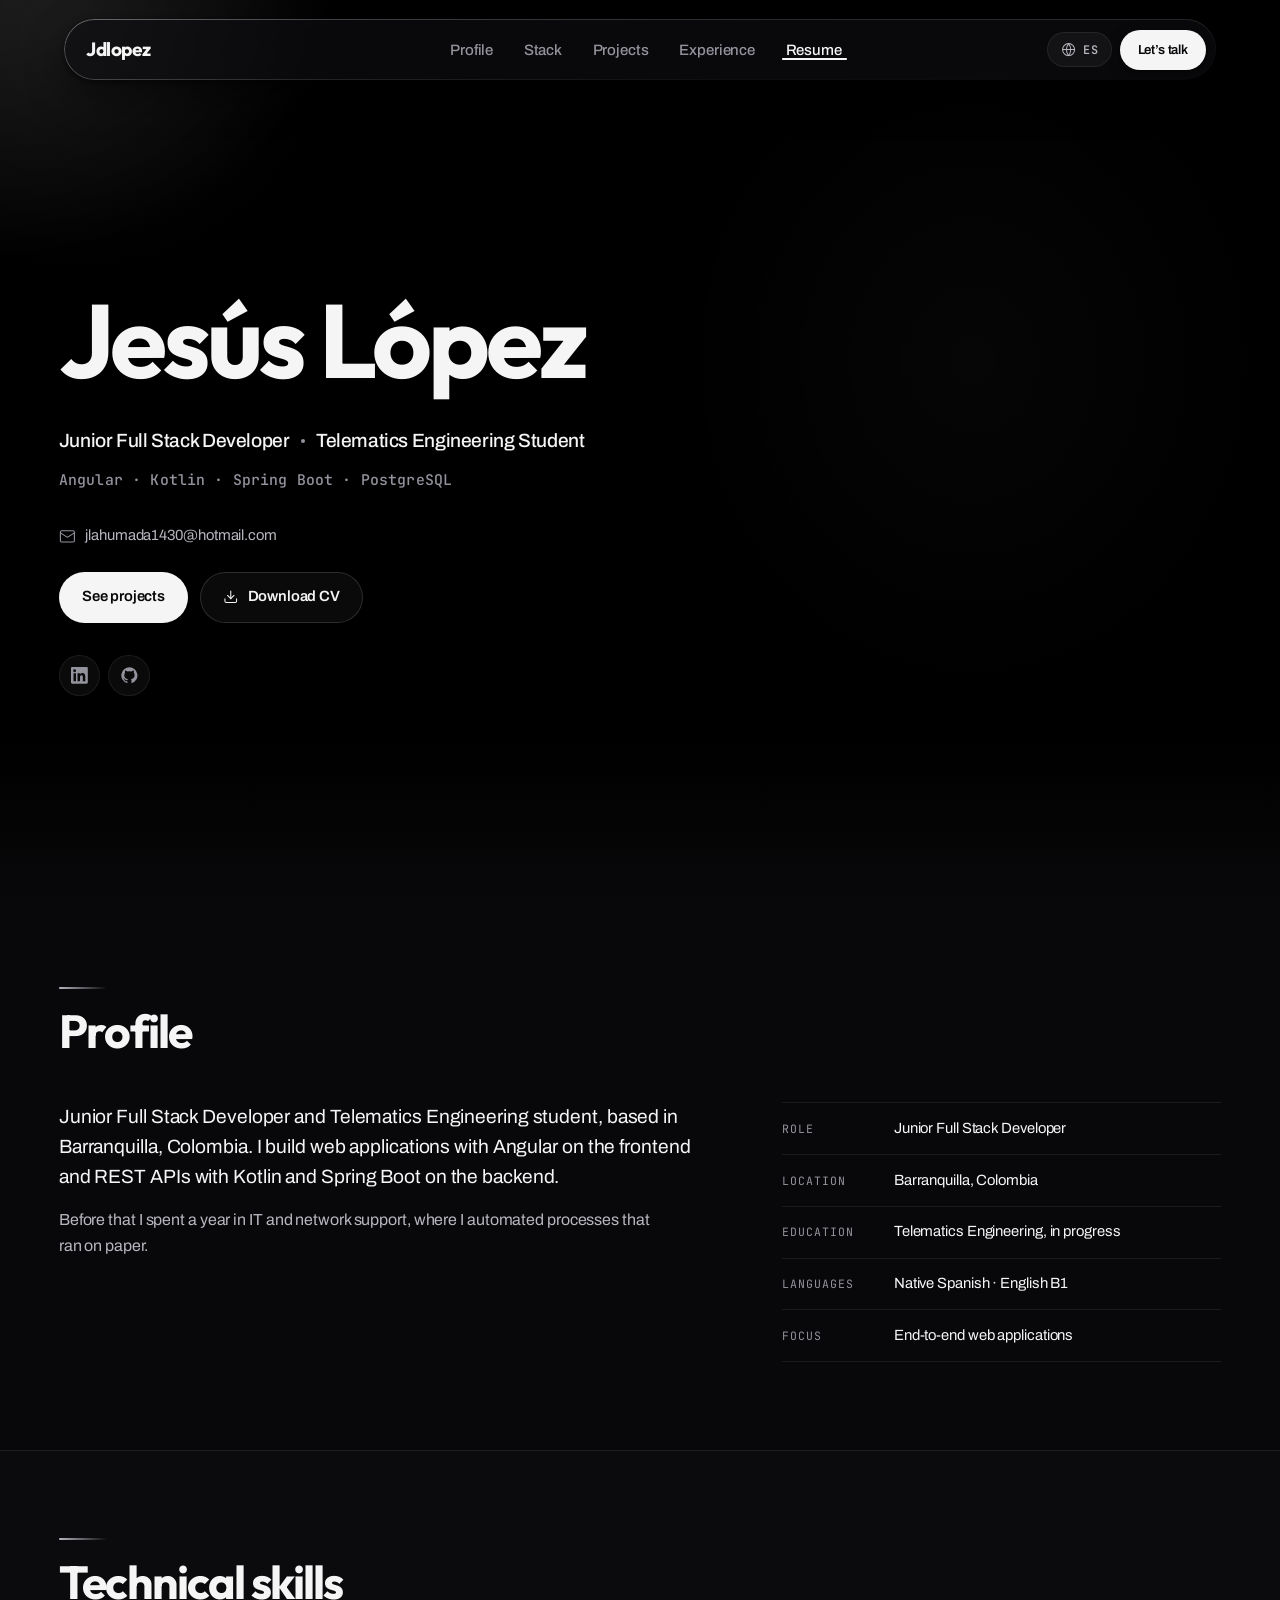
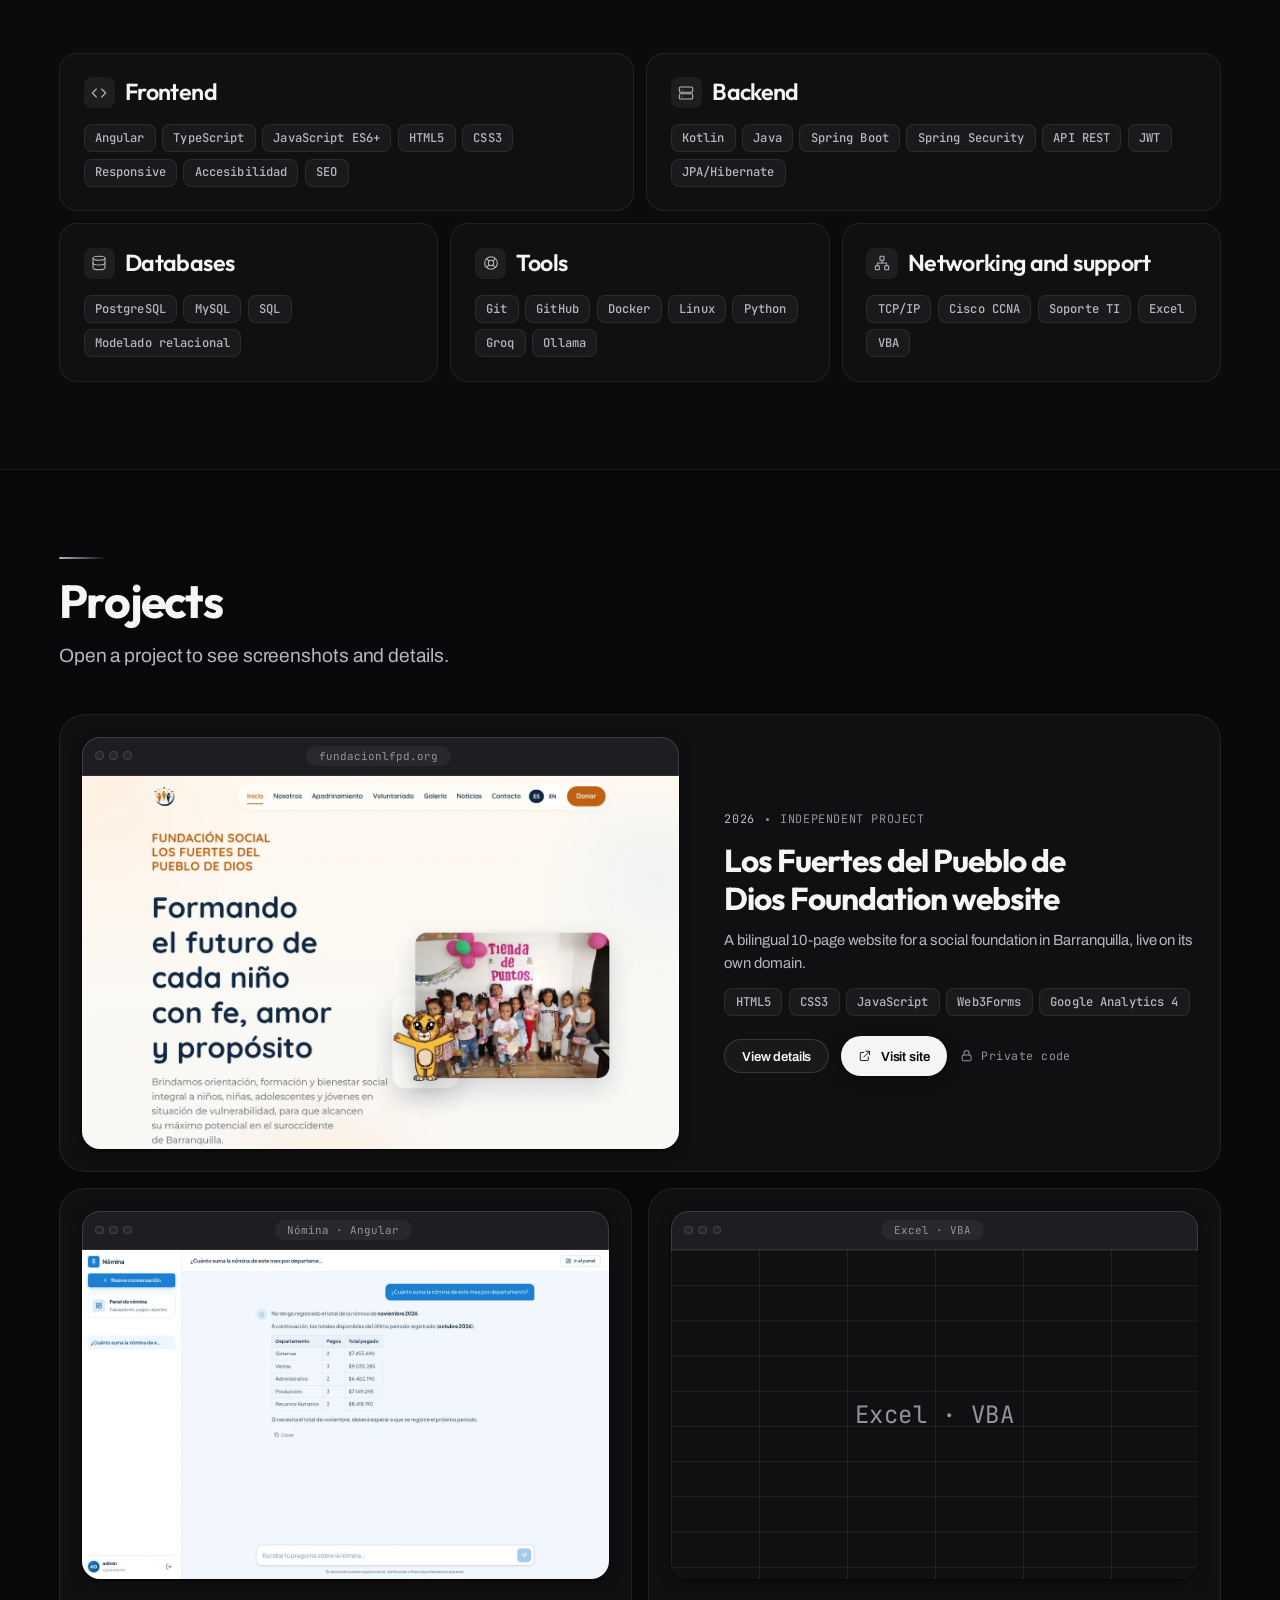
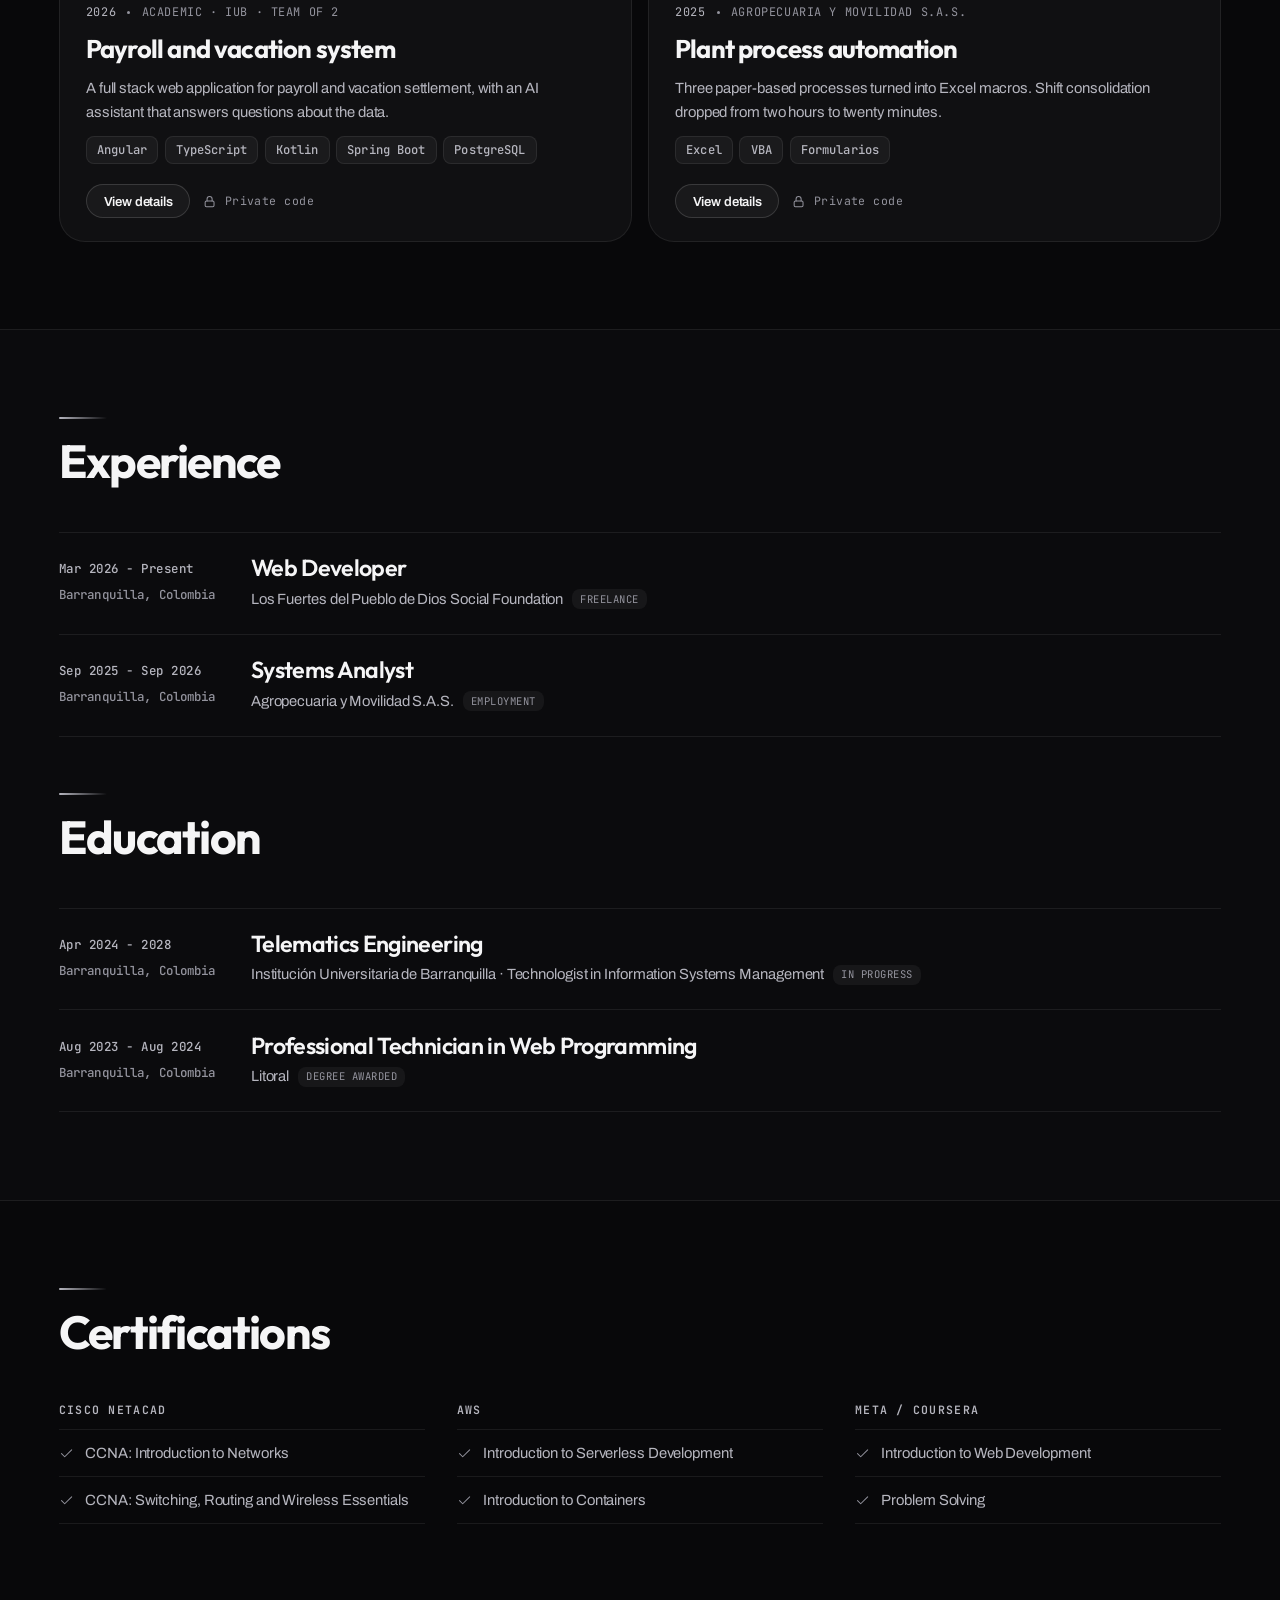
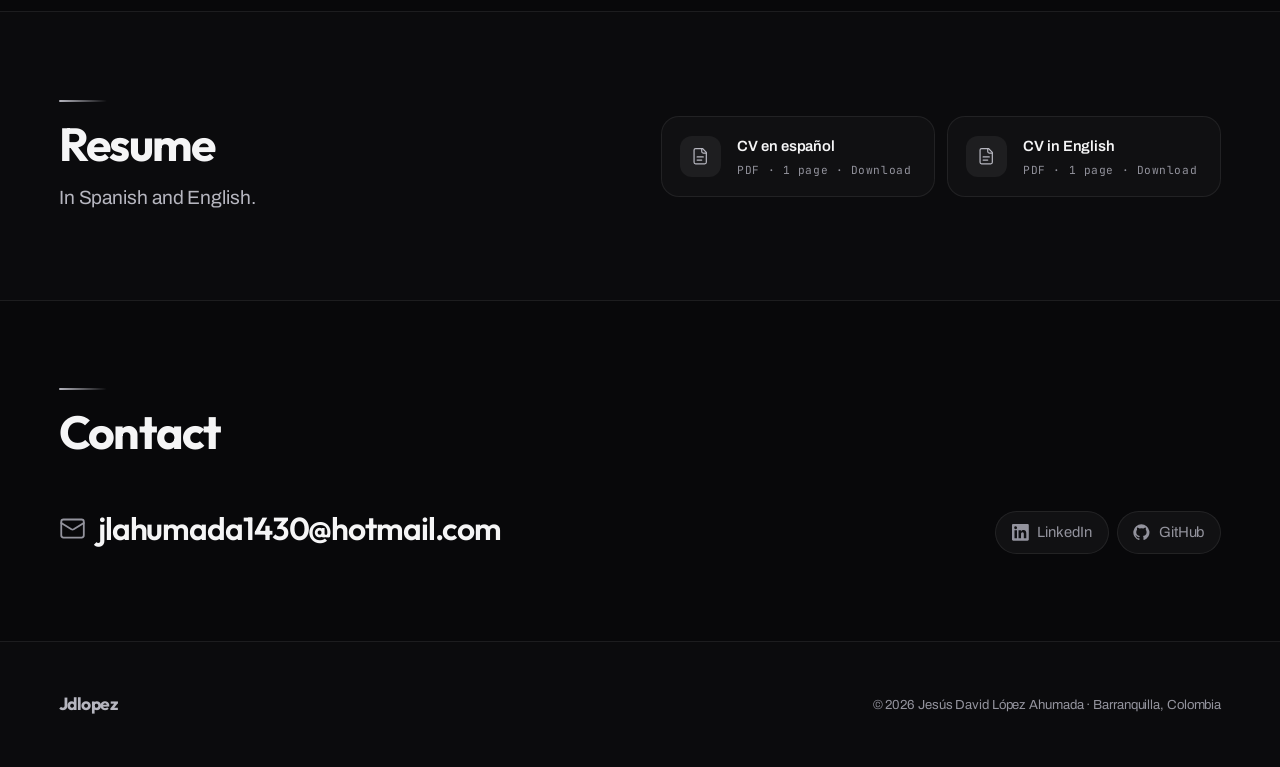
==== commit c4f60be6: "Proyectos con capturas, detalle en ventana y experiencia resumida - Cada proyecto se muestra en una " ====
--- a/index.html
+++ b/index.html
@@ -3,14 +3,14 @@
 <head>
 <meta charset="utf-8">
 <meta name="viewport" content="width=device-width, initial-scale=1">
-<title>Jesús López · Frontend Developer y Analista de Sistemas</title>
-<meta name="description" content="Portafolio de Jesús David López Ahumada. Frontend Developer y Analista de Sistemas en Barranquilla: JavaScript, Java, MySQL, redes y servidores Linux Debian.">
+<title>Jesús López · Desarrollador Full Stack Junior</title>
+<meta name="description" content="Portafolio de Jesús David López Ahumada, Desarrollador Full Stack Junior en Barranquilla: Angular, TypeScript, Kotlin, Spring Boot y PostgreSQL.">
 <meta name="author" content="Jesús David López Ahumada">
 <meta name="theme-color" content="#08080a">
 
 <meta property="og:type" content="profile">
-<meta property="og:title" content="Jesús López · Frontend Developer y Analista de Sistemas">
-<meta property="og:description" content="JavaScript, Java, MySQL, redes y servidores Linux Debian.">
+<meta property="og:title" content="Jesús López · Desarrollador Full Stack Junior">
+<meta property="og:description" content="Angular, TypeScript, Kotlin, Spring Boot y PostgreSQL.">
 <meta property="og:image" content="assets/img/jesus-lopez.png">
 <meta name="twitter:card" content="summary_large_image">
 
@@ -29,15 +29,16 @@
   "@context": "https://schema.org",
   "@type": "Person",
   "name": "Jesús David López Ahumada",
-  "jobTitle": "Frontend Developer y Analista de Sistemas",
+  "jobTitle": "Desarrollador Full Stack Junior",
   "address": { "@type": "PostalAddress", "addressLocality": "Barranquilla", "addressCountry": "CO" },
   "email": "jlahumada1430@hotmail.com",
   "knowsLanguage": ["es", "en"],
-  "knowsAbout": ["JavaScript", "Java", "PostgreSQL", "MySQL", "Redes TCP/IP", "Linux Debian", "Soporte TI"],
+  "knowsAbout": ["Angular", "TypeScript", "JavaScript", "Kotlin", "Java", "Spring Boot", "PostgreSQL", "MySQL", "Docker"],
   "alumniOf": { "@type": "CollegeOrUniversity", "name": "Institución Universitaria de Barranquilla" },
   "sameAs": [
     "https://www.linkedin.com/in/jdlopez30",
-    "https://github.com/JLopezAhumada"
+    "https://github.com/JLopezAhumada",
+    "https://jlopezahumada.github.io"
   ]
 }
 </script>
@@ -177,8 +178,7 @@
     <div class="wrap">
       <div class="head reveal">
         <div class="head__rule" aria-hidden="true"></div>
-        <h2 class="head__title" data-i18n="stack.title">Núcleo técnico</h2>
-        <p class="head__note" data-i18n="stack.note"></p>
+        <h2 class="head__title" data-i18n="stack.title">Habilidades técnicas</h2>
       </div>
       <div class="bento" id="bento"></div>
     </div>
@@ -216,7 +216,6 @@
       <div class="head reveal">
         <div class="head__rule" aria-hidden="true"></div>
         <h2 class="head__title" data-i18n="cert.title">Certificaciones</h2>
-        <p class="head__note" data-i18n="cert.note"></p>
       </div>
       <div class="certs" id="certs"></div>
     </div>
@@ -240,7 +239,6 @@
       <div class="head reveal">
         <div class="head__rule" aria-hidden="true"></div>
         <h2 class="head__title" data-i18n="con.title">Contacto</h2>
-        <p class="head__note" data-i18n="con.note"></p>
       </div>
 
       <div class="contact__grid reveal">
@@ -258,6 +256,12 @@
   </section>
 
 </main>
+
+<dialog class="detalle" id="detalle" aria-labelledby="detalle-titulo">
+  <button class="btn btn--icon detalle__cerrar" id="detalle-cerrar" type="button"
+          data-i18n-attr="aria-label:proy.cerrar" aria-label="Cerrar" data-icon="close"></button>
+  <div class="detalle__grid" id="detalle-contenido"></div>
+</dialog>
 
 <footer class="footer">
   <div class="wrap footer__inner">
--- a/assets/css/tokens.css
+++ b/assets/css/tokens.css
@@ -84,7 +84,7 @@
   --sp-5: 1.5rem;  --sp-6: 2rem;    --sp-7: 3rem;    --sp-8: 4rem;
   --sp-9: 6rem;
 
-  --section-y: clamp(4.25rem, 2.75rem + 6vw, 7.5rem);
+  --section-y: clamp(3.25rem, 2.25rem + 4vw, 5.5rem);
   --gutter:    clamp(1.25rem, .6rem + 2.6vw, 3rem);
   --measure:   68ch;
   --maxw:      78rem;
--- a/assets/css/base.css
+++ b/assets/css/base.css
@@ -110,20 +110,31 @@
 ::selection { background: var(--fg); color: var(--ink-900); }
 
 .skip {
-  position: absolute;
+  position: fixed;
   left: var(--sp-4);
   top: var(--sp-4);
   z-index: 200;
-  padding: var(--sp-3) var(--sp-5);
+  width: 1px;
+  height: 1px;
+  padding: 0;
+  overflow: hidden;
+  clip-path: inset(50%);
+  white-space: nowrap;
+  opacity: 0;
   background: var(--fg);
   color: var(--ink-900);
   border-radius: var(--r-pill);
   font-size: var(--t-sm);
   font-weight: 600;
-  transform: translateY(-180%);
-  transition: transform var(--dur-2) var(--ease);
 }
-.skip:focus { transform: translateY(0); }
+.skip:focus {
+  width: auto;
+  height: auto;
+  padding: var(--sp-3) var(--sp-5);
+  overflow: visible;
+  clip-path: none;
+  opacity: 1;
+}
 
 @media (prefers-reduced-motion: reduce) {
   *, *::before, *::after {
--- a/assets/css/components.css
+++ b/assets/css/components.css
@@ -81,10 +81,6 @@
 .nav__center {
   position: relative;
   justify-self: center;
-  padding: 4px;
-  border-radius: var(--r-pill);
-  background: rgba(255, 255, 255, .04);
-  box-shadow: inset 0 0 0 1px var(--line);
 }
 @media (max-width: 62rem) { .nav__center { display: none; } }
 
@@ -229,12 +225,12 @@
   overflow-wrap: anywhere;
 }
 
-.head { margin-bottom: clamp(2.25rem, 1.5rem + 2.5vw, 3.75rem); }
+.head { margin-bottom: clamp(1.75rem, 1.25rem + 1.8vw, 2.75rem); }
 
 .head__rule {
   width: 3rem;
   height: 2px;
-  margin-bottom: var(--sp-5);
+  margin-bottom: var(--sp-4);
   background: linear-gradient(90deg, var(--fg-2), transparent);
   border-radius: 1px;
 }
@@ -245,7 +241,7 @@
   letter-spacing: -.038em;
 }
 .head__note {
-  margin-top: var(--sp-4);
+  margin-top: var(--sp-3);
   font-size: var(--t-lead);
   line-height: 1.55;
   color: var(--fg-2);
--- a/assets/css/sections.css
+++ b/assets/css/sections.css
@@ -1,7 +1,11 @@
 .hero {
   position: relative;
   isolation: isolate;
-  background: var(--ink-900);
+  background:
+    linear-gradient(to bottom,
+      #000 0%,
+      #000 calc(100% - 10rem),
+      var(--ink-900) 100%);
   min-height: 100svh;
   display: grid;
   align-items: center;
@@ -29,16 +33,23 @@
   display: grid;
 
   gap: var(--sp-5);
-  grid-template-columns: minmax(0, 1fr);
+  grid-template-columns: minmax(0, 1fr) auto;
   grid-template-areas:
-    'head'
-    'portrait'
-    'meta';
+    'name  portrait'
+    'roles portrait'
+    'sub   sub'
+    'meta  meta';
+  align-items: center;
+  column-gap: var(--sp-4);
+  row-gap: 0;
 }
 
 .hero__copy     { display: contents; }
-.hero__head     { grid-area: head; }
-.hero__meta     { grid-area: meta; }
+.hero__head     { display: contents; }
+.hero__name     { grid-area: name; align-self: end; }
+.hero__roles    { grid-area: roles; align-self: start; }
+.hero__sub      { grid-area: sub; margin-top: var(--sp-4); }
+.hero__meta     { grid-area: meta; margin-top: var(--sp-5); }
 .hero__portrait { grid-area: portrait; }
 
 @media (min-width: 48rem) {
@@ -49,6 +60,12 @@
     gap: var(--sp-6);
   }
 
+  .hero__head  { display: block; grid-area: auto; }
+  .hero__name  { grid-area: auto; }
+  .hero__roles { grid-area: auto; }
+  .hero__sub   { grid-area: auto; margin-top: 0; }
+  .hero__meta  { grid-area: auto; margin-top: 0; }
+
   .hero__copy {
     grid-area: copy;
     display: flex;
@@ -63,6 +80,13 @@
   color: var(--fg);
 }
 
+@media (max-width: 47.99rem) {
+  .hero__name {
+    font-size: clamp(1.95rem, 1.1rem + 4.4vw, 2.9rem);
+    margin-bottom: var(--sp-3);
+  }
+}
+
 .hero__roles {
   display: flex;
   flex-wrap: wrap;
@@ -82,7 +106,7 @@
   background: var(--fg-3);
 }
 
-@media (max-width: 34rem), (min-width: 48rem) and (max-width: 66rem) {
+@media (max-width: 47.99rem), (min-width: 48rem) and (max-width: 66rem) {
   .hero__roles { display: grid; justify-items: start; gap: .15rem; }
   .hero__roles li:not(:last-child)::after { display: none; }
 }
@@ -148,9 +172,20 @@
 
   .hero__portrait {
     justify-self: end;
-    max-width: min(46%, 11.5rem);
-    margin-block: calc(var(--sp-5) * -1) calc(var(--sp-4) * -1);
+    align-self: center;
+    width: min(44vw, 12rem);
+    max-width: none;
+    margin: 0;
   }
+  .hero__roles { font-size: 1rem; margin-bottom: 0; }
+  .hero__sub   { font-size: var(--t-xs); }
+}
+
+@media (max-width: 23.5rem) {
+
+  .hero__portrait { width: min(36vw, 8.5rem); }
+  .hero__name  { font-size: 1.8rem; }
+  .hero__roles { font-size: .9rem; }
 }
 
 .about__grid {
@@ -235,13 +270,20 @@
 .tile__icon svg { width: 1rem; height: 1rem; }
 .tile__title { font-size: var(--t-h3); font-weight: 600; letter-spacing: -.028em; }
 
-.projects { display: grid; gap: var(--sp-4); }
+.projects {
+  display: grid;
+  gap: var(--sp-4);
+}
+@media (min-width: 54rem) {
+  .projects { grid-template-columns: repeat(2, minmax(0, 1fr)); }
+  .project--featured { grid-column: 1 / -1; }
+}
 
 .project {
-  position: relative;
-  display: grid;
+  display: grid;
+  align-content: start;
   gap: var(--sp-5);
-  padding: clamp(1.4rem, 1rem + 1.6vw, 2.4rem);
+  padding: clamp(1rem, .8rem + .8vw, 1.5rem);
   border-radius: var(--r-xl);
   background: var(--ink-800);
   box-shadow: inset 0 0 0 1px var(--line);
@@ -251,29 +293,34 @@
   background: var(--ink-700);
   box-shadow: inset 0 0 0 1px var(--line-2), var(--shadow-2);
 }
-
-.project__side { padding-top: var(--sp-5); border-top: 1px solid var(--line); }
-@media (min-width: 40rem) {
-  .project__side {
-    grid-template-columns: minmax(0, 1fr) auto;
-    align-items: end;
-    gap: var(--sp-5);
+@media (min-width: 54rem) {
+  .project--featured {
+    grid-template-columns: minmax(0, 1.25fr) minmax(0, 1fr);
+    align-items: center;
+    gap: clamp(1.5rem, 1rem + 2vw, 2.75rem);
   }
 }
-.project--featured .project__title { font-size: clamp(1.5rem, 1.15rem + 1.6vw, 2.35rem); }
-.project--featured .project__desc { font-size: var(--t-lead); }
-
-@media (min-width: 54rem) {
-  .projects__pair { display: grid; grid-template-columns: repeat(2, minmax(0, 1fr)); gap: var(--sp-4); }
-  .projects__pair--solo { grid-template-columns: minmax(0, 1fr); }
-}
+
+.project__open {
+  display: block;
+  width: 100%;
+  padding: 0;
+  border: 0;
+  background: none;
+  color: inherit;
+  cursor: zoom-in;
+  border-radius: var(--r-lg);
+}
+.project__open .win { transition: transform var(--dur-3) var(--ease), box-shadow var(--dur-3) var(--ease); }
+.project__open:hover .win { transform: translateY(-3px); box-shadow: inset 0 0 0 1px var(--line-2), var(--shadow-3); }
+
+.project__body { display: grid; gap: var(--sp-3); align-content: start; padding-inline: .25rem; }
 
 .project__meta {
   display: flex;
   align-items: center;
   gap: .7rem;
   flex-wrap: wrap;
-  margin-bottom: var(--sp-3);
   font-family: var(--font-mono);
   font-size: .74rem;
   letter-spacing: .05em;
@@ -284,14 +331,33 @@
 .project__year { color: var(--fg-2); }
 
 .project__title {
-  font-size: clamp(1.3rem, 1.08rem + 1vw, 1.85rem);
+  font-size: clamp(1.2rem, 1.05rem + .7vw, 1.6rem);
   font-weight: 700;
-  letter-spacing: -.035em;
-  margin-bottom: var(--sp-3);
-}
-.project__desc { color: var(--fg-2); font-size: var(--t-sm); line-height: 1.62; max-width: 60ch; }
-
-.project__points { margin-top: var(--sp-5); display: grid; gap: .7rem; }
+  letter-spacing: -.032em;
+  line-height: 1.2;
+}
+.project--featured .project__title { font-size: clamp(1.35rem, 1.1rem + 1.1vw, 2rem); }
+.project__desc { color: var(--fg-2); font-size: var(--t-sm); line-height: 1.6; max-width: 60ch; }
+
+.project__actions {
+  display: flex;
+  flex-wrap: wrap;
+  align-items: center;
+  gap: var(--sp-2) var(--sp-3);
+  margin-top: var(--sp-2);
+}
+.project__private {
+  display: inline-flex;
+  align-items: center;
+  gap: .45rem;
+  font-family: var(--font-mono);
+  font-size: .72rem;
+  letter-spacing: .04em;
+  color: var(--fg-3);
+}
+.project__private svg { width: .95rem; height: .95rem; }
+
+.project__points { display: grid; gap: .65rem; }
 .project__points li {
   display: grid;
   grid-template-columns: auto minmax(0, 1fr);
@@ -315,16 +381,140 @@
   letter-spacing: .11em;
   text-transform: uppercase;
   color: var(--fg-3);
-  margin-bottom: .7rem;
-}
-.project__links { display: flex; flex-wrap: wrap; gap: var(--sp-4); }
+}
+
+.win {
+  overflow: hidden;
+  border-radius: var(--r-lg);
+  background: var(--ink-600);
+  box-shadow: inset 0 0 0 1px var(--line-2), var(--shadow-1);
+}
+.win__bar {
+  display: grid;
+  grid-template-columns: auto minmax(0, 1fr) auto;
+  align-items: center;
+  gap: var(--sp-3);
+  padding: .55rem .8rem;
+  border-bottom: 1px solid var(--line);
+}
+.win__bar::after { content: ''; width: 2.6rem; }
+.win__dots { display: flex; gap: .35rem; }
+.win__dots i { width: .55rem; height: .55rem; border-radius: 50%; background: var(--ink-500); box-shadow: inset 0 0 0 1px var(--line-2); }
+.win__url {
+  justify-self: center;
+  max-width: 100%;
+  padding: .2rem .8rem;
+  border-radius: var(--r-pill);
+  background: rgba(255, 255, 255, .05);
+  font-family: var(--font-mono);
+  font-size: .68rem;
+  color: var(--fg-3);
+  white-space: nowrap;
+  overflow: hidden;
+  text-overflow: ellipsis;
+}
+.win__body { aspect-ratio: 16 / 10; background: var(--ink-800); }
+.win__body img { display: block; width: 100%; height: 100%; object-fit: cover; object-position: top center; }
+
+.win__vacio {
+  display: grid;
+  place-items: center;
+  height: 100%;
+  font-family: var(--font-mono);
+  font-size: clamp(1rem, .8rem + 1vw, 1.5rem);
+  letter-spacing: .02em;
+  color: var(--fg-3);
+  background:
+    linear-gradient(var(--line) 1px, transparent 1px) 0 0 / 100% 2.2rem,
+    linear-gradient(90deg, var(--line) 1px, transparent 1px) 0 0 / 5.5rem 100%,
+    var(--ink-800);
+}
+
+.win--vertical .win__body img { object-fit: contain; background: #000; }
+
+.detalle {
+  width: min(100% - 2rem, 70rem);
+  max-height: calc(100dvh - 2rem);
+  margin: auto;
+  padding: 0;
+  border: 0;
+  border-radius: var(--r-xl);
+  background: var(--ink-800);
+  color: var(--fg);
+  box-shadow: inset 0 0 0 1px var(--line-2), var(--shadow-3);
+  overflow: auto;
+  overscroll-behavior: contain;
+}
+.detalle::backdrop {
+  background: rgba(0, 0, 0, .72);
+  backdrop-filter: blur(6px);
+  -webkit-backdrop-filter: blur(6px);
+}
+.detalle[open] { animation: detalle-entra var(--dur-3) var(--ease); }
+@keyframes detalle-entra { from { opacity: 0; translate: 0 12px; } }
+html:has(.detalle[open]) { overflow: hidden; }
+
+.detalle__cerrar {
+  position: sticky;
+  top: .9rem;
+  float: right;
+  z-index: 2;
+  margin: .9rem .9rem 0 0;
+  background: rgba(16, 16, 19, .85);
+}
+
+.detalle__grid {
+  display: grid;
+  gap: clamp(1.25rem, 1rem + 1.5vw, 2.25rem);
+  padding: clamp(1rem, .75rem + 1.5vw, 2rem);
+  padding-top: clamp(3.5rem, 3rem + 1vw, 4rem);
+}
+@media (min-width: 60rem) {
+  .detalle__grid {
+    grid-template-columns: minmax(0, 1.5fr) minmax(0, 1fr);
+    align-items: start;
+    padding-top: clamp(1rem, .75rem + 1.5vw, 2rem);
+    padding-right: 4.5rem;
+  }
+}
+
+.detalle__info { display: grid; gap: var(--sp-4); align-content: start; }
+.detalle__title {
+  font-size: clamp(1.35rem, 1.1rem + 1vw, 1.9rem);
+  font-weight: 700;
+  letter-spacing: -.032em;
+  line-height: 1.2;
+}
+
+.gal { display: grid; gap: var(--sp-3); align-content: start; }
+.gal__pie { font-size: var(--t-xs); color: var(--fg-3); }
+.gal__thumbs {
+  display: grid;
+  grid-template-columns: repeat(4, minmax(0, 1fr));
+  gap: var(--sp-2);
+}
+.gal__thumb {
+  padding: 0;
+  border: 0;
+  border-radius: var(--r-sm);
+  overflow: hidden;
+  aspect-ratio: 16 / 10;
+  background: var(--ink-600);
+  cursor: pointer;
+  opacity: .55;
+  box-shadow: inset 0 0 0 1px var(--line);
+  transition: opacity var(--dur-2) var(--ease), box-shadow var(--dur-2) var(--ease);
+}
+.gal__thumb img { width: 100%; height: 100%; object-fit: cover; object-position: top center; }
+.gal__thumb:hover { opacity: .85; }
+.gal__thumb[aria-current='true'] { opacity: 1; box-shadow: 0 0 0 2px var(--fg-2); }
 
 .timeline { display: grid; }
 
 .tl {
   display: grid;
   gap: var(--sp-3) var(--sp-6);
-  padding-block: clamp(1.5rem, 1rem + 1.6vw, 2.25rem);
+  padding-block: clamp(1rem, .8rem + .8vw, 1.4rem);
   border-top: 1px solid var(--line);
 }
 .tl:last-child { border-bottom: 1px solid var(--line); }
@@ -357,25 +547,6 @@
   color: var(--fg-3);
   vertical-align: 1px;
 }
-.tl__points { margin-top: var(--sp-4); display: grid; gap: .65rem; }
-.tl__points li {
-  display: grid;
-  grid-template-columns: auto minmax(0, 1fr);
-  gap: .75rem;
-  font-size: var(--t-sm);
-  line-height: 1.6;
-  color: var(--fg-2);
-  max-width: var(--measure);
-}
-.tl__points li::before {
-  content: '';
-  width: 5px; height: 5px;
-  margin-top: .58rem;
-  border-radius: 50%;
-  background: var(--line-3);
-}
-.tl__points b { color: var(--fg); font-weight: 600; }
-.tl__stack { margin-top: var(--sp-4); }
 
 .certs { display: grid; gap: var(--sp-6); }
 @media (min-width: 44rem) { .certs { grid-template-columns: repeat(3, minmax(0, 1fr)); } }
@@ -539,4 +710,4 @@
   .reveal-on .reveal { opacity: 1; translate: none; }
 }
 
-.timeline + .head { margin-top: clamp(3rem, 2rem + 4vw, 5rem); }
+.timeline + .head { margin-top: clamp(2.25rem, 1.5rem + 3vw, 3.5rem); }
